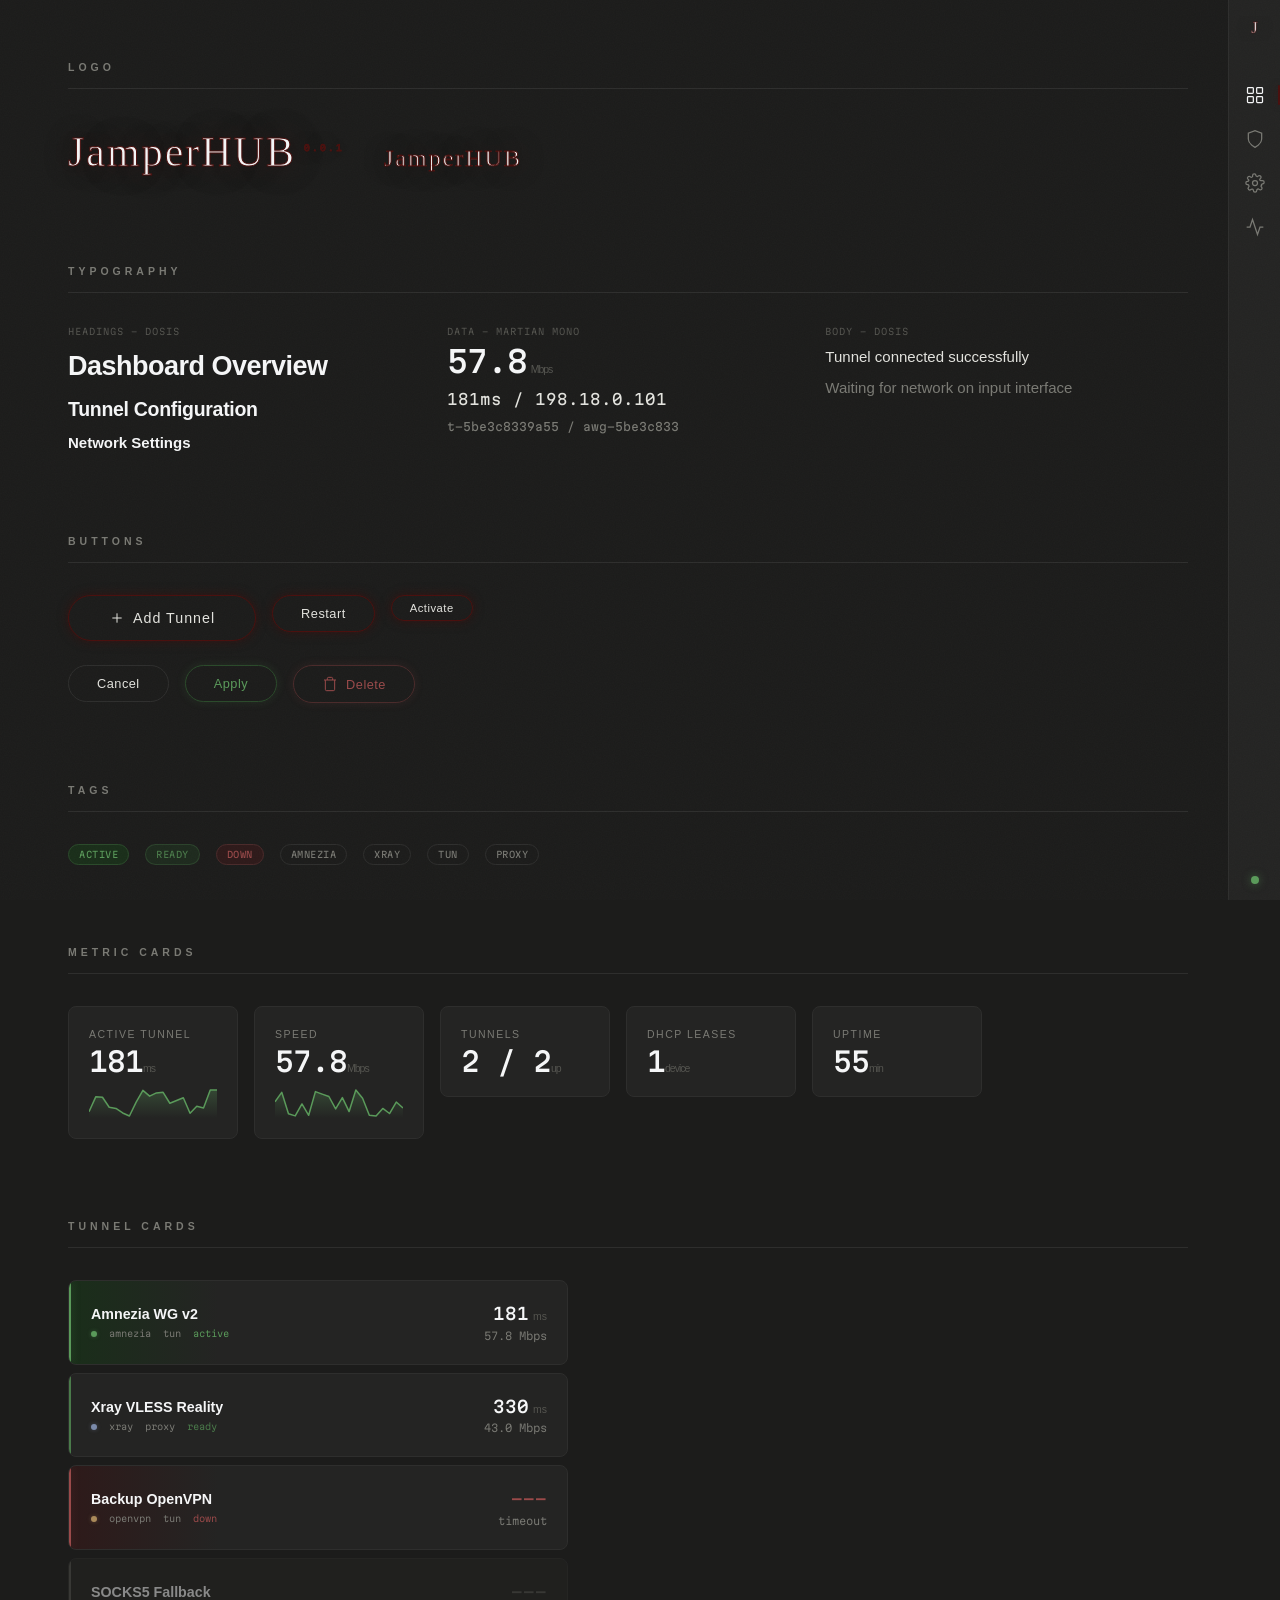
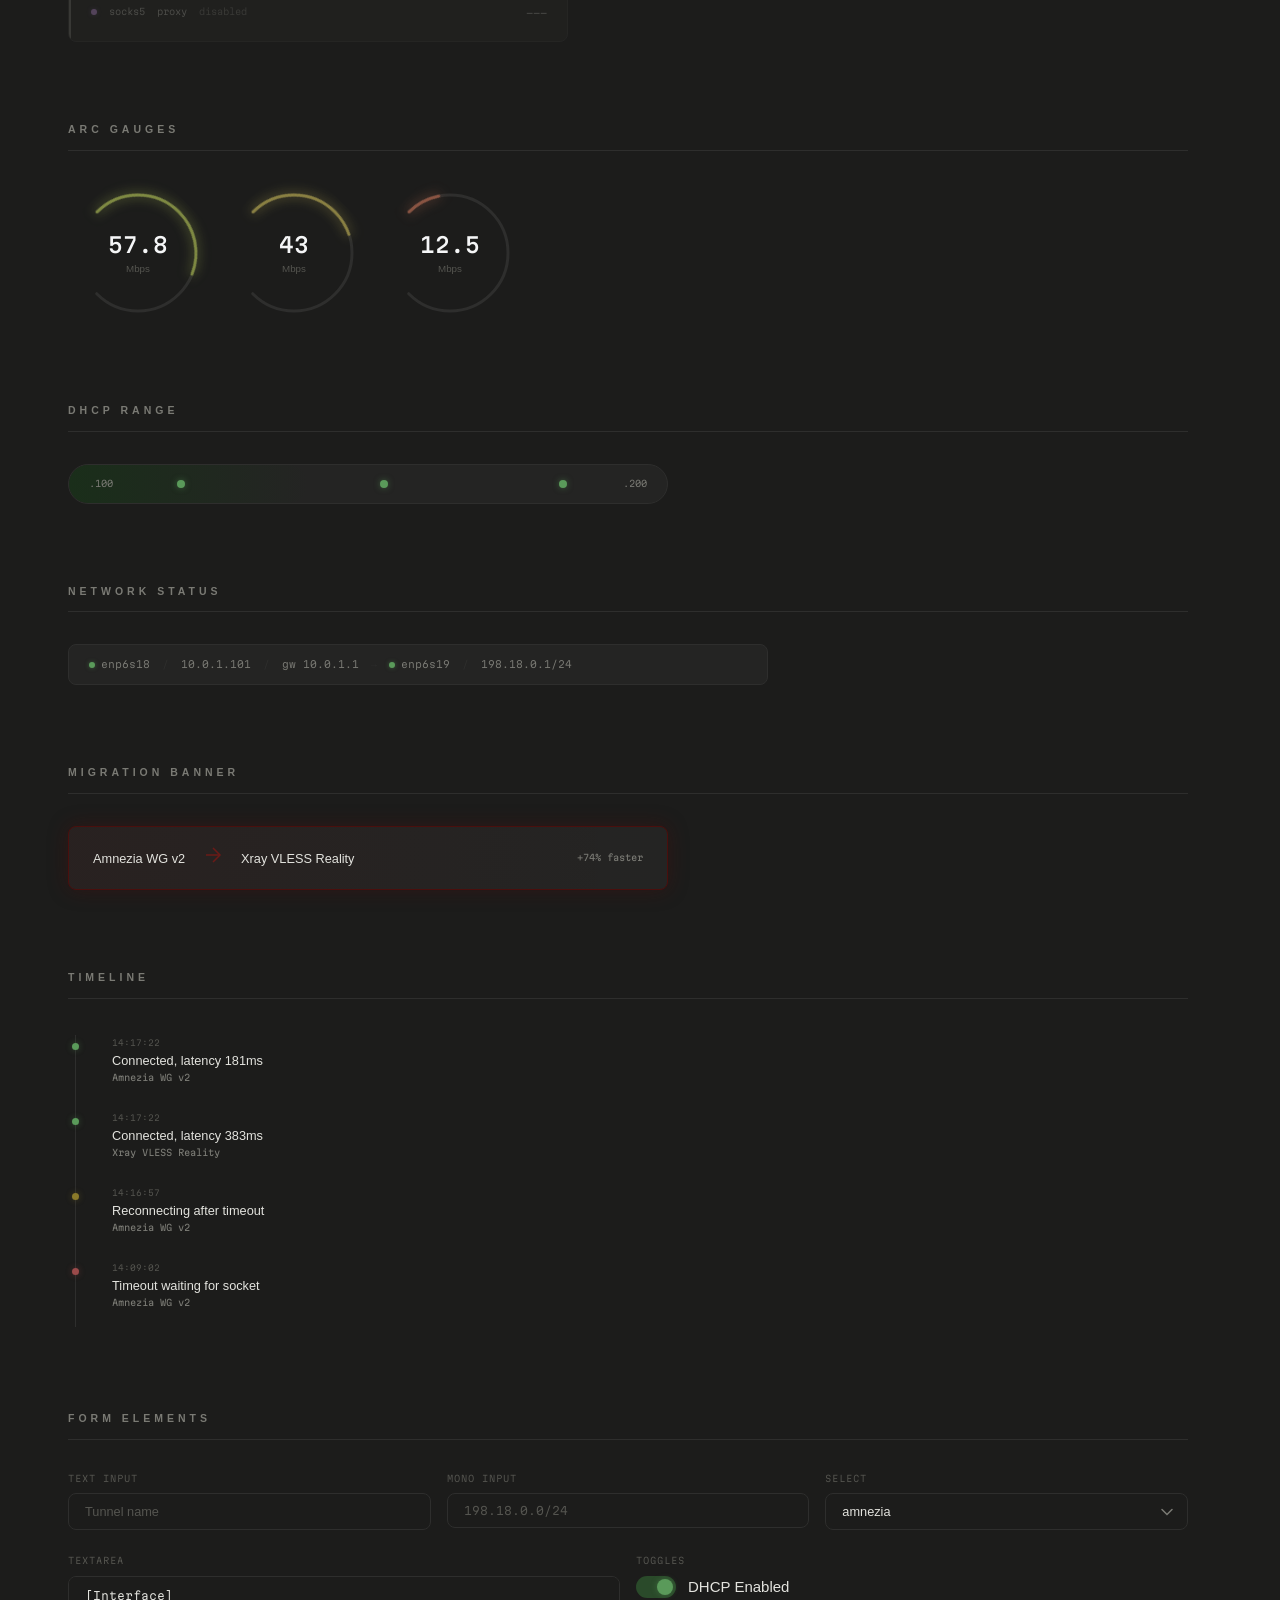
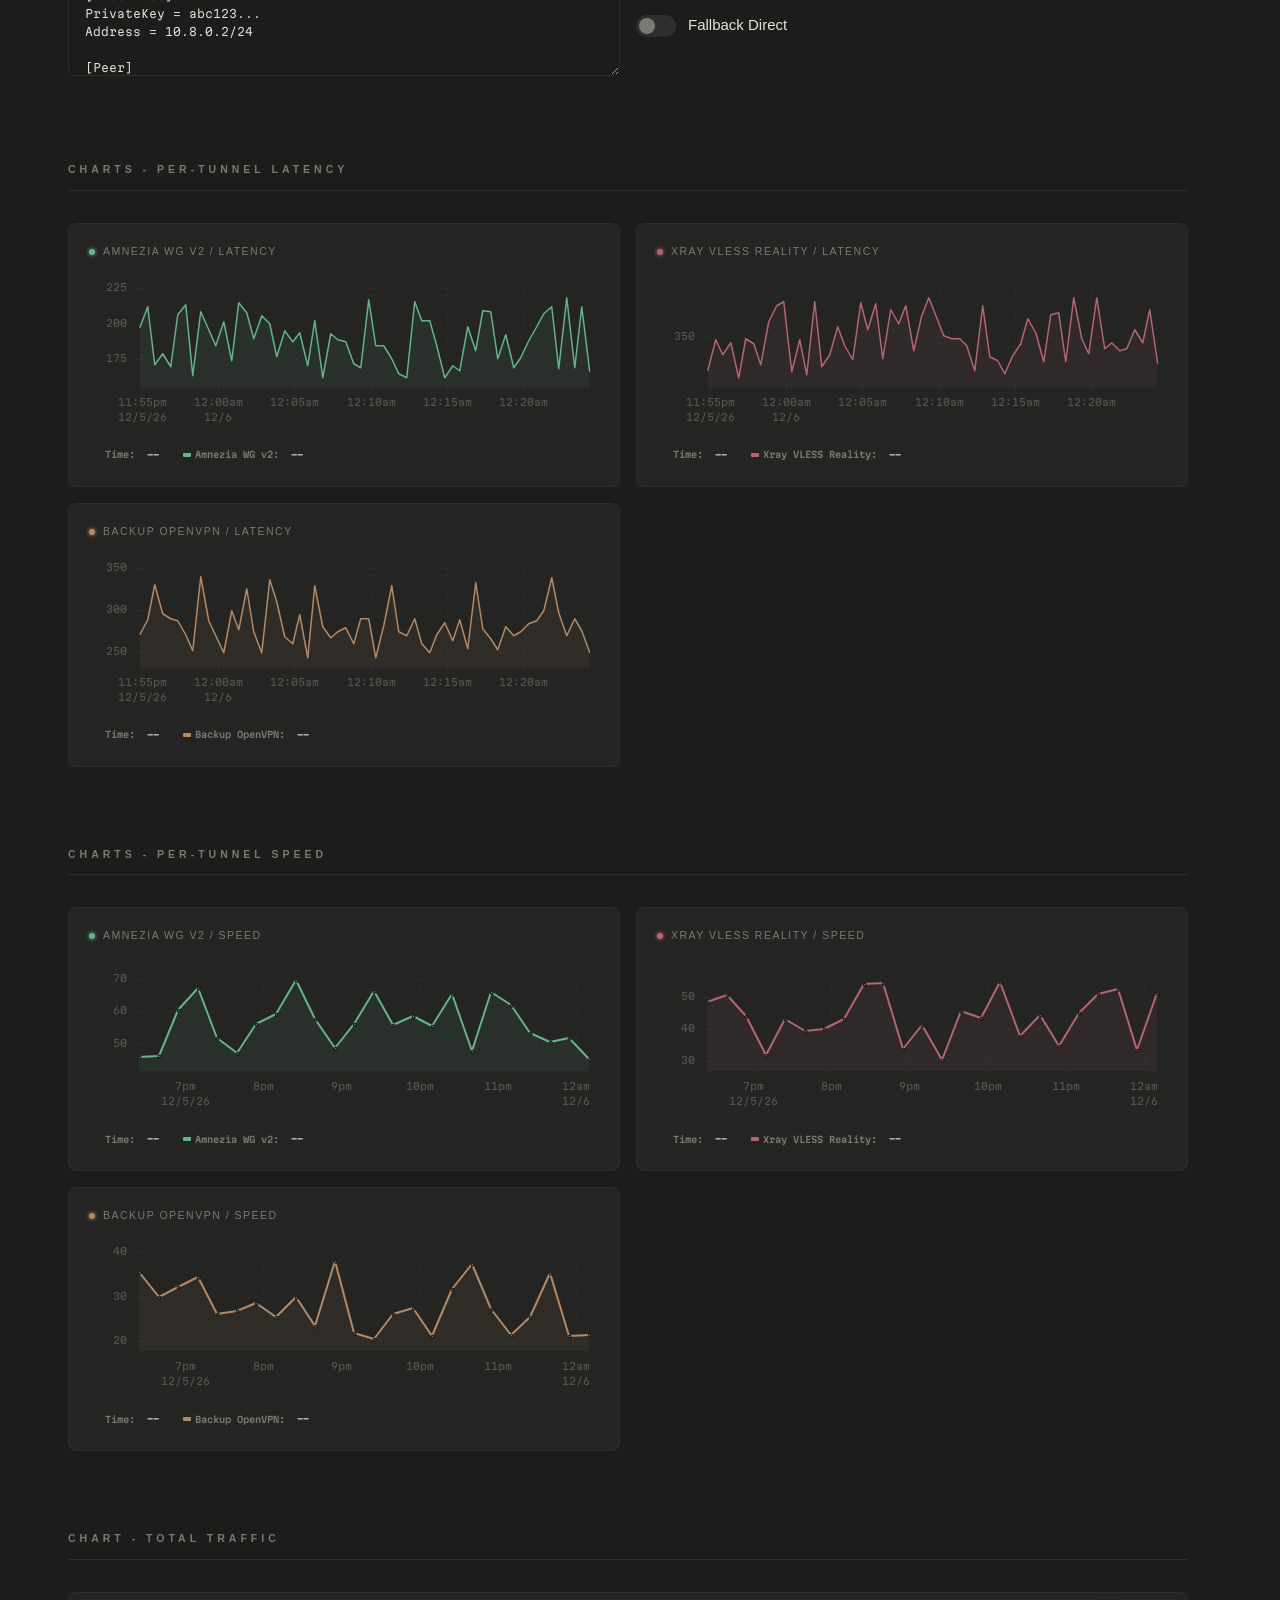
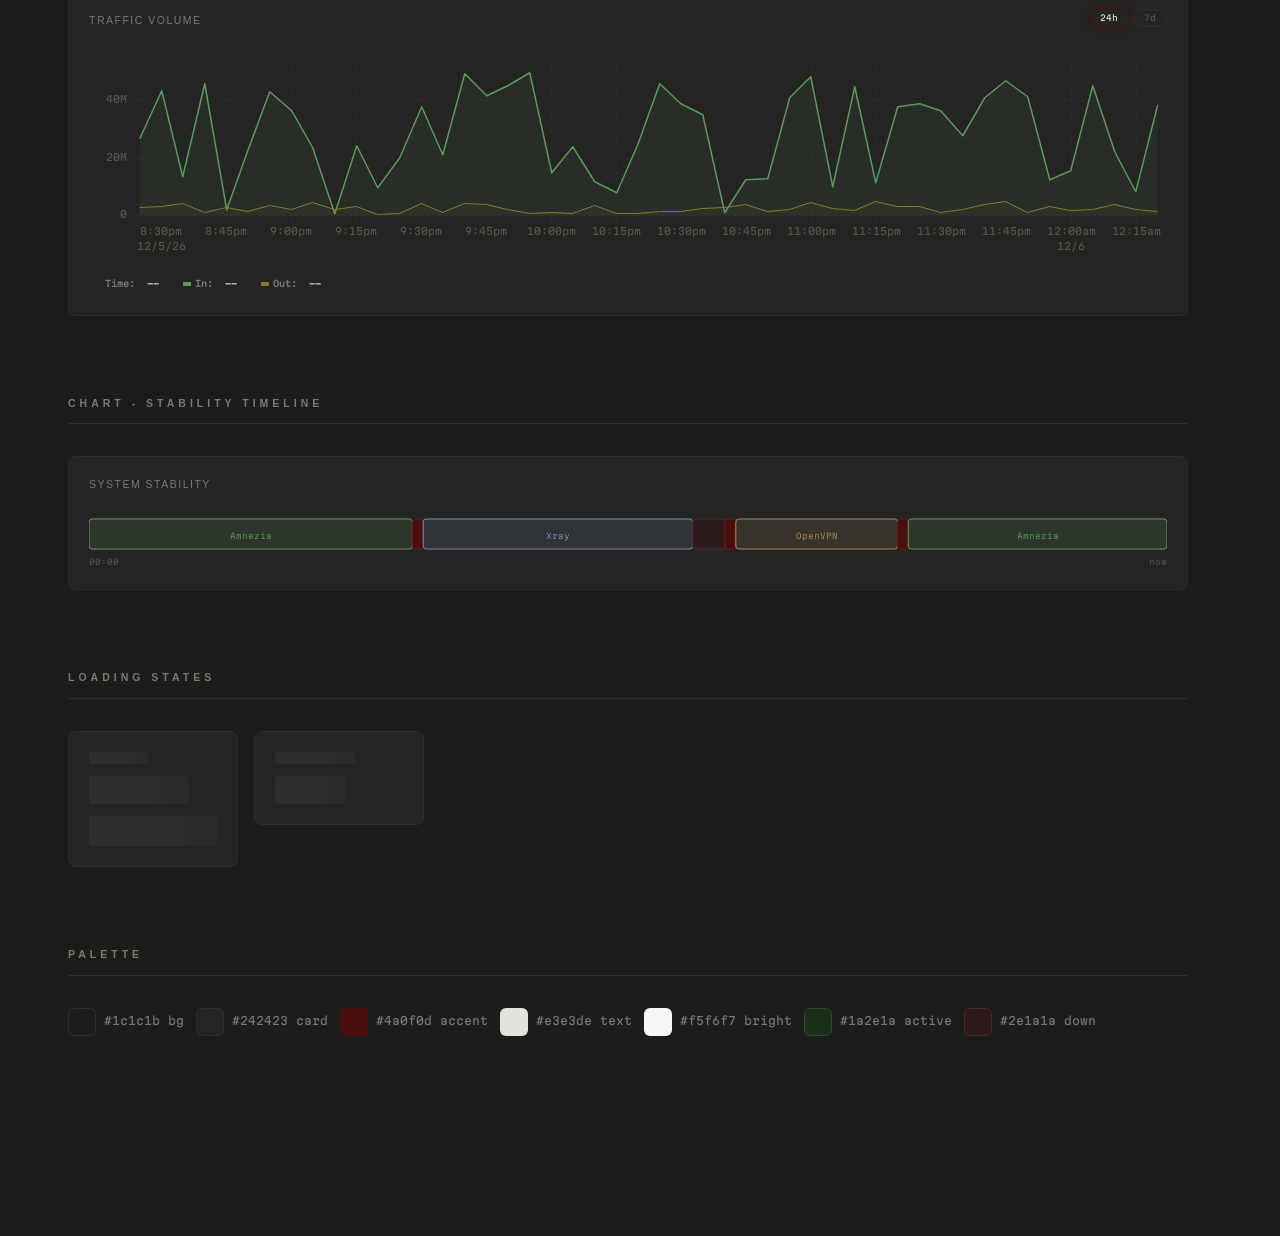
==== web/design-system.html @ 5c8ae35c "Add design system with all UI components and charts Complete design-system.html as a visual referenc" ====
<!DOCTYPE html>
<html lang="en">
<head>
<meta charset="UTF-8">
<meta name="viewport" content="width=device-width, initial-scale=1.0">
<title>JamperHUB Design System</title>
<link rel="stylesheet" href="lib/uplot.min.css">
<style>
/* ============================================
   FONTS
   ============================================ */
@font-face {
  font-family: 'Knewave';
  src: url('fonts/knewave.woff2') format('woff2');
  font-weight: 400;
  font-display: swap;
}
@font-face {
  font-family: 'Dosis';
  src: url('fonts/dosis.woff2') format('woff2');
  font-weight: 300 700;
  font-display: swap;
}
@font-face {
  font-family: 'Martian Mono';
  src: url('fonts/martian-mono.woff2') format('woff2');
  font-weight: 300 700;
  font-display: swap;
}

/* ============================================
   CSS VARIABLES
   ============================================ */
:root {
  --bg: #1c1c1b;
  --bg-card: #242423;
  --bg-card-hover: #2a2a29;
  --border: #2e2e2d;
  --border-subtle: #353534;
  --accent: #4a0f0d;
  --accent-glow: rgba(74, 15, 13, 0.4);
  --accent-glow-strong: rgba(74, 15, 13, 0.7);
  --accent-light: #6b1a17;
  --text: #e3e3de;
  --text-bright: #f5f6f7;
  --text-muted: #7a7a74;
  --text-dim: #555550;
  --status-active: #1a2e1a;
  --status-active-border: #2a4a2a;
  --status-active-text: #5a9a5a;
  --status-ready: #1e2a1e;
  --status-ready-text: #4a7a4a;
  --status-down: #2e1a1a;
  --status-down-border: #4a2a2a;
  --status-down-text: #9a4a4a;
  --status-disabled-text: #555550;
  /* protocol colors */
  --color-amnezia: #5a9a5a;
  --color-amnezia-fill: rgba(90, 154, 90, 0.08);
  --color-xray: #7a8aaa;
  --color-xray-fill: rgba(122, 138, 170, 0.08);
  --color-openvpn: #aa8a5a;
  --color-openvpn-fill: rgba(170, 138, 90, 0.08);
  --color-socks5: #8a6a9a;
  --color-socks5-fill: rgba(138, 106, 154, 0.08);
  --color-traffic-in: #5a9a5a;
  --color-traffic-in-fill: rgba(90, 154, 90, 0.08);
  --color-traffic-out: #8a7a2a;
  --color-traffic-out-fill: rgba(138, 122, 42, 0.06);
  --font-logo: 'Knewave', cursive;
  --font-ui: 'Dosis', sans-serif;
  --font-mono: 'Martian Mono', monospace;
  --radius: 8px;
  --radius-pill: 100px;
  --transition: 0.25s cubic-bezier(0.4, 0, 0.2, 1);
  --transition-slow: 0.5s cubic-bezier(0.4, 0, 0.2, 1);
}

/* ============================================
   RESET & BASE
   ============================================ */
*, *::before, *::after { box-sizing: border-box; margin: 0; padding: 0; }

html {
  font-size: 15px;
  -webkit-font-smoothing: antialiased;
  -moz-osx-font-smoothing: grayscale;
}

body {
  background: var(--bg);
  color: var(--text);
  font-family: var(--font-ui);
  font-weight: 400;
  line-height: 1.5;
  min-height: 100vh;
  overflow-x: hidden;
}

/* noise texture overlay */
body::after {
  content: '';
  position: fixed;
  inset: 0;
  opacity: 0.025;
  pointer-events: none;
  z-index: 9999;
  background-size: 128px 128px;
  background-image: url("data:image/svg+xml,%3Csvg viewBox='0 0 128 128' xmlns='http://www.w3.org/2000/svg'%3E%3Cfilter id='n'%3E%3CfeTurbulence type='fractalNoise' baseFrequency='0.85' numOctaves='4' stitchTiles='stitch'/%3E%3C/filter%3E%3Crect width='100%25' height='100%25' filter='url(%23n)'/%3E%3C/svg%3E");
}

::selection {
  background: var(--accent);
  color: var(--text-bright);
}

/* ============================================
   DESIGN SYSTEM PAGE LAYOUT
   ============================================ */
.ds-page {
  max-width: 1200px;
  margin: 0 auto;
  padding: 60px 40px 120px;
}

.ds-section {
  margin-bottom: 80px;
}

.ds-section-title {
  font-family: var(--font-ui);
  font-weight: 600;
  font-size: 0.7rem;
  text-transform: uppercase;
  letter-spacing: 4px;
  color: var(--text-muted);
  margin-bottom: 32px;
  padding-bottom: 12px;
  border-bottom: 1px solid var(--border);
}

.ds-row {
  display: flex;
  gap: 16px;
  flex-wrap: wrap;
  margin-bottom: 24px;
  align-items: flex-start;
}

.ds-col {
  flex: 1;
  min-width: 280px;
}

.ds-label {
  font-family: var(--font-mono);
  font-size: 0.6rem;
  font-weight: 300;
  color: var(--text-dim);
  letter-spacing: 1px;
  text-transform: uppercase;
  margin-bottom: 8px;
}

/* ============================================
   LOGO
   ============================================ */
.logo {
  font-family: var(--font-logo);
  font-size: 2.8rem;
  color: var(--text-bright);
  -webkit-text-stroke: 1px var(--accent);
  text-shadow:
    0 0 30px var(--accent-glow),
    0 0 60px rgba(74, 15, 13, 0.2);
  letter-spacing: 2px;
  user-select: none;
  transition: var(--transition-slow);
}

.logo:hover {
  text-shadow:
    0 0 40px var(--accent-glow-strong),
    0 0 80px var(--accent-glow),
    0 0 120px rgba(74, 15, 13, 0.15);
}

.logo-small {
  font-size: 1.6rem;
}

.logo-version {
  font-family: var(--font-mono);
  font-size: 0.55rem;
  font-weight: 300;
  color: var(--text-dim);
  margin-left: 8px;
  vertical-align: super;
}

/* ============================================
   TYPOGRAPHY
   ============================================ */
.t-heading { font-family: var(--font-ui); font-weight: 600; color: var(--text-bright); }
.t-h1 { font-size: 1.8rem; letter-spacing: -0.5px; }
.t-h2 { font-size: 1.3rem; letter-spacing: -0.3px; }
.t-h3 { font-size: 1rem; }
.t-body { font-family: var(--font-ui); font-weight: 400; color: var(--text); }
.t-body-light { font-family: var(--font-ui); font-weight: 300; color: var(--text-muted); }
.t-mono { font-family: var(--font-mono); font-weight: 400; color: var(--text); }
.t-mono-sm { font-family: var(--font-mono); font-weight: 400; font-size: 0.75rem; color: var(--text-muted); }

.t-data {
  font-family: var(--font-mono);
  font-weight: 500;
  font-size: 2rem;
  color: var(--text-bright);
  letter-spacing: -1px;
  line-height: 1;
}

.t-data-unit {
  font-family: var(--font-ui);
  font-weight: 300;
  font-size: 0.7rem;
  color: var(--text-dim);
  margin-left: 4px;
}

/* ============================================
   BUTTONS
   ============================================ */
.btn {
  display: inline-flex;
  align-items: center;
  justify-content: center;
  gap: 8px;
  padding: 10px 28px;
  border: 1px solid var(--accent);
  border-radius: var(--radius-pill);
  background: transparent;
  color: var(--text);
  font-family: var(--font-ui);
  font-weight: 500;
  font-size: 0.85rem;
  letter-spacing: 0.5px;
  cursor: pointer;
  transition: var(--transition);
  position: relative;
  overflow: hidden;
  user-select: none;
  -webkit-tap-highlight-color: transparent;
  box-shadow: 0 0 12px var(--accent-glow), 0 0 4px rgba(74, 15, 13, 0.2);
}

.btn:hover {
  color: var(--text-bright);
  border-color: var(--accent-light);
  transform: translateY(-1px);
  box-shadow: 0 0 20px var(--accent-glow-strong), 0 0 8px var(--accent-glow);
}

.btn:active {
  transform: translateY(0);
  box-shadow: 0 0 8px var(--accent-glow);
}

.btn-sm { padding: 6px 18px; font-size: 0.75rem; }
.btn-lg { padding: 14px 40px; font-size: 0.95rem; letter-spacing: 1px; }

.btn-ghost {
  border-color: var(--border);
  box-shadow: none;
}

.btn-ghost:hover {
  border-color: var(--text-muted);
  box-shadow: 0 0 12px rgba(255,255,255,0.03);
}

.btn-danger {
  border-color: var(--status-down-border);
  color: var(--status-down-text);
  box-shadow: 0 0 10px rgba(154, 74, 74, 0.15);
}

.btn-danger:hover {
  border-color: #5a3333;
  color: #c06060;
  box-shadow: 0 0 18px rgba(154, 74, 74, 0.3);
}

.btn-success {
  border-color: var(--status-active-border);
  color: var(--status-active-text);
  box-shadow: 0 0 10px rgba(90, 154, 90, 0.15);
}

.btn-success:hover {
  border-color: #3a6a3a;
  color: #7aba7a;
  box-shadow: 0 0 18px rgba(90, 154, 90, 0.3);
}

.btn svg {
  width: 16px;
  height: 16px;
  stroke: currentColor;
  fill: none;
  stroke-width: 1.5;
}

/* ============================================
   CARDS
   ============================================ */
.card {
  background: var(--bg-card);
  border: 1px solid var(--border);
  border-radius: var(--radius);
  padding: 20px;
  transition: var(--transition);
}

.card:hover {
  background: var(--bg-card-hover);
  border-color: var(--border-subtle);
}

/* ============================================
   METRIC CARD
   ============================================ */
.metric-card {
  background: var(--bg-card);
  border: 1px solid var(--border);
  border-radius: var(--radius);
  padding: 20px;
  display: flex;
  flex-direction: column;
  gap: 4px;
  min-width: 170px;
  transition: var(--transition);
}

.metric-card:hover { border-color: var(--border-subtle); }

.metric-label {
  font-family: var(--font-ui);
  font-weight: 500;
  font-size: 0.7rem;
  text-transform: uppercase;
  letter-spacing: 1.5px;
  color: var(--text-muted);
}

.metric-value {
  font-family: var(--font-mono);
  font-weight: 500;
  font-size: 1.8rem;
  color: var(--text-bright);
  letter-spacing: -1px;
  line-height: 1.1;
}

.metric-unit {
  font-family: var(--font-ui);
  font-weight: 300;
  font-size: 0.7rem;
  color: var(--text-dim);
}

.metric-sparkline {
  margin-top: 8px;
  height: 30px;
  width: 100%;
  overflow: hidden;
}

/* ============================================
   TUNNEL CARD
   ============================================ */
.tunnel-card {
  background: var(--bg-card);
  border: 1px solid var(--border);
  border-radius: var(--radius);
  padding: 20px 20px 20px 22px;
  display: grid;
  grid-template-columns: 1fr auto;
  gap: 8px;
  align-items: center;
  transition: var(--transition);
  position: relative;
  overflow: hidden;
  cursor: default;
}

.tunnel-card::before {
  content: '';
  position: absolute;
  left: 0;
  top: 0;
  bottom: 0;
  width: 2px;
  background: var(--border);
  transition: var(--transition);
}

.tunnel-card.active::before { background: var(--status-active-text); box-shadow: 0 0 8px rgba(90,154,90,0.4); }
.tunnel-card.ready::before { background: var(--status-ready-text); }
.tunnel-card.down::before { background: var(--status-down-text); box-shadow: 0 0 8px rgba(154,74,74,0.3); }
.tunnel-card.disabled::before { background: var(--text-dim); }

.tunnel-card.active { background: linear-gradient(90deg, var(--status-active) 0%, var(--bg-card) 30%); }
.tunnel-card.down { background: linear-gradient(90deg, var(--status-down) 0%, var(--bg-card) 30%); }
.tunnel-card.disabled { opacity: 0.5; }

.tunnel-card:hover { border-color: var(--border-subtle); }

.tunnel-info { display: flex; flex-direction: column; gap: 2px; }

.tunnel-name {
  font-family: var(--font-ui);
  font-weight: 600;
  font-size: 0.95rem;
  color: var(--text-bright);
}

.tunnel-meta {
  font-family: var(--font-mono);
  font-size: 0.6rem;
  font-weight: 300;
  color: var(--text-muted);
  display: flex;
  gap: 12px;
  align-items: center;
}

.proto-dot {
  width: 6px;
  height: 6px;
  border-radius: 50%;
  flex-shrink: 0;
}

.proto-dot.amnezia { background: var(--color-amnezia); box-shadow: 0 0 4px rgba(90,154,90,0.4); }
.proto-dot.xray { background: var(--color-xray); box-shadow: 0 0 4px rgba(122,138,170,0.4); }
.proto-dot.openvpn { background: var(--color-openvpn); box-shadow: 0 0 4px rgba(170,138,90,0.4); }
.proto-dot.socks5 { background: var(--color-socks5); box-shadow: 0 0 4px rgba(138,106,154,0.4); }

.tunnel-stats {
  display: flex;
  flex-direction: column;
  align-items: flex-end;
  gap: 2px;
}

.tunnel-latency {
  font-family: var(--font-mono);
  font-weight: 500;
  font-size: 1.1rem;
  color: var(--text-bright);
}

.tunnel-speed {
  font-family: var(--font-mono);
  font-weight: 300;
  font-size: 0.7rem;
  color: var(--text-muted);
}

.state-active { color: var(--status-active-text); }
.state-ready { color: var(--status-ready-text); }
.state-down { color: var(--status-down-text); }
.state-disabled { color: var(--status-disabled-text); }

/* ============================================
   ARC GAUGE
   ============================================ */
.arc-gauge {
  position: relative;
  width: 140px;
  height: 140px;
  display: flex;
  align-items: center;
  justify-content: center;
}

.arc-gauge svg {
  position: absolute;
  inset: 0;
  transform: rotate(-135deg);
}

.arc-bg {
  fill: none;
  stroke: var(--border);
  stroke-width: 3;
  stroke-linecap: round;
}

.arc-fill {
  fill: none;
  stroke-width: 3;
  stroke-linecap: round;
  transition: stroke-dashoffset 1s cubic-bezier(0.4, 0, 0.2, 1);
}

.arc-center {
  display: flex;
  flex-direction: column;
  align-items: center;
  gap: 2px;
  z-index: 1;
}

.arc-value {
  font-family: var(--font-mono);
  font-weight: 500;
  font-size: 1.4rem;
  color: var(--text-bright);
}

.arc-label {
  font-family: var(--font-ui);
  font-weight: 300;
  font-size: 0.65rem;
  color: var(--text-dim);
}

/* ============================================
   DHCP RANGE BAR
   ============================================ */
.dhcp-bar {
  position: relative;
  height: 40px;
  background: var(--bg-card);
  border: 1px solid var(--border);
  border-radius: var(--radius-pill);
  overflow: visible;
  display: flex;
  align-items: center;
  padding: 0 20px;
}

.dhcp-bar-fill {
  position: absolute;
  left: 0;
  top: 0;
  bottom: 0;
  background: linear-gradient(90deg, var(--status-active) 0%, transparent 100%);
  border-radius: var(--radius-pill);
  transition: width 1s ease;
}

.dhcp-bar-labels {
  position: relative;
  z-index: 2;
  display: flex;
  justify-content: space-between;
  width: 100%;
  font-family: var(--font-mono);
  font-size: 0.6rem;
  font-weight: 300;
  color: var(--text-muted);
}

.dhcp-dot {
  width: 8px;
  height: 8px;
  background: var(--status-active-text);
  border-radius: 50%;
  position: absolute;
  top: 50%;
  transform: translateY(-50%);
  box-shadow: 0 0 6px rgba(90, 154, 90, 0.5);
  cursor: pointer;
  transition: var(--transition);
  z-index: 3;
}

.dhcp-dot:hover {
  transform: translateY(-50%) scale(1.8);
  box-shadow: 0 0 14px rgba(90, 154, 90, 0.9);
}

.dhcp-tooltip {
  display: none;
  position: absolute;
  bottom: 22px;
  left: 50%;
  transform: translateX(-50%);
  background: var(--bg-card);
  border: 1px solid var(--border);
  border-radius: 6px;
  padding: 8px 12px;
  font-family: var(--font-mono);
  font-size: 0.6rem;
  color: var(--text);
  white-space: nowrap;
  box-shadow: 0 4px 20px rgba(0,0,0,0.5);
  z-index: 100;
  line-height: 1.6;
}

.dhcp-dot:hover .dhcp-tooltip { display: block; }

/* ============================================
   NETWORK STATUS BAR
   ============================================ */
.net-status {
  display: flex;
  align-items: center;
  gap: 12px;
  padding: 12px 20px;
  background: var(--bg-card);
  border: 1px solid var(--border);
  border-radius: var(--radius);
  font-family: var(--font-mono);
  font-size: 0.65rem;
  font-weight: 300;
  color: var(--text-muted);
  flex-wrap: wrap;
}

.net-status-item {
  display: flex;
  align-items: center;
  gap: 6px;
}

.net-dot {
  width: 6px;
  height: 6px;
  border-radius: 50%;
  background: var(--status-active-text);
  box-shadow: 0 0 4px rgba(90,154,90,0.5);
  flex-shrink: 0;
}

.net-dot.down {
  background: var(--status-down-text);
  box-shadow: 0 0 4px rgba(154,74,74,0.5);
}

.net-sep { color: var(--border); }

/* ============================================
   TIMELINE
   ============================================ */
.timeline {
  position: relative;
  padding-left: 24px;
}

.timeline::before {
  content: '';
  position: absolute;
  left: 7px;
  top: 4px;
  bottom: 4px;
  width: 1px;
  background: var(--border);
}

.timeline-item {
  position: relative;
  padding: 6px 0 22px 20px;
}

.timeline-item::before {
  content: '';
  position: absolute;
  left: -20px;
  top: 12px;
  width: 7px;
  height: 7px;
  border-radius: 50%;
  background: var(--border);
}

.timeline-item.info::before { background: var(--status-active-text); box-shadow: 0 0 6px rgba(90,154,90,0.4); }
.timeline-item.warn::before { background: #8a7a2a; box-shadow: 0 0 6px rgba(138,122,42,0.4); }
.timeline-item.error::before { background: var(--status-down-text); box-shadow: 0 0 6px rgba(154,74,74,0.4); }

.timeline-time {
  font-family: var(--font-mono);
  font-size: 0.55rem;
  font-weight: 300;
  color: var(--text-dim);
}

.timeline-msg {
  font-family: var(--font-ui);
  font-size: 0.85rem;
  color: var(--text);
  margin-top: 2px;
}

.timeline-tunnel {
  font-family: var(--font-mono);
  font-size: 0.6rem;
  color: var(--text-muted);
}

/* ============================================
   MIGRATION BANNER
   ============================================ */
.migration-banner {
  background: var(--bg-card);
  border: 1px solid var(--accent);
  border-radius: var(--radius);
  padding: 16px 24px;
  display: flex;
  align-items: center;
  gap: 16px;
  position: relative;
  overflow: hidden;
  box-shadow: 0 0 20px var(--accent-glow);
  flex-wrap: wrap;
}

.migration-banner::before {
  content: '';
  position: absolute;
  inset: 0;
  background: linear-gradient(90deg, var(--accent-glow), transparent, var(--accent-glow));
  background-size: 200% 100%;
  animation: migration-flow 2s linear infinite;
  opacity: 0.3;
  pointer-events: none;
}

@keyframes migration-flow {
  0% { background-position: 200% 0; }
  100% { background-position: -200% 0; }
}

.migration-from, .migration-to {
  font-family: var(--font-ui);
  font-weight: 500;
  font-size: 0.85rem;
  color: var(--text);
  position: relative;
  z-index: 1;
}

.migration-arrow { flex-shrink: 0; z-index: 1; color: var(--accent-light); }

.migration-arrow svg {
  width: 24px;
  height: 24px;
  stroke: currentColor;
  fill: none;
  stroke-width: 1.5;
  animation: arrow-move 1.5s ease-in-out infinite;
}

@keyframes arrow-move {
  0%, 100% { opacity: 0.5; transform: translateX(0); }
  50% { opacity: 1; transform: translateX(4px); }
}

.migration-reason {
  font-family: var(--font-mono);
  font-size: 0.6rem;
  color: var(--text-muted);
  z-index: 1;
  margin-left: auto;
}

/* ============================================
   SIDEBAR
   ============================================ */
.sidebar {
  position: fixed;
  right: 0;
  top: 0;
  bottom: 0;
  width: 52px;
  background: var(--bg-card);
  border-left: 1px solid var(--border);
  display: flex;
  flex-direction: column;
  align-items: center;
  padding: 16px 0;
  z-index: 1000;
  transition: width 0.3s cubic-bezier(0.4, 0, 0.2, 1);
  overflow: hidden;
}

.sidebar:hover { width: 180px; }

.sidebar-logo {
  font-family: var(--font-logo);
  font-size: 1.1rem;
  color: var(--text-bright);
  -webkit-text-stroke: 0.5px var(--accent);
  text-shadow: 0 0 20px var(--accent-glow);
  margin-bottom: 32px;
  white-space: nowrap;
  overflow: hidden;
  width: 100%;
  text-align: center;
}

.sidebar-nav-item {
  width: 100%;
  display: flex;
  align-items: center;
  gap: 14px;
  padding: 12px 16px;
  color: var(--text-muted);
  text-decoration: none;
  transition: var(--transition);
  cursor: pointer;
  position: relative;
  white-space: nowrap;
}

.sidebar-nav-item:hover {
  color: var(--text);
  background: rgba(255,255,255,0.02);
}

.sidebar-nav-item.active { color: var(--text-bright); }

.sidebar-nav-item.active::after {
  content: '';
  position: absolute;
  right: 0;
  top: 50%;
  transform: translateY(-50%);
  width: 2px;
  height: 20px;
  background: var(--accent);
  box-shadow: 0 0 8px var(--accent-glow);
  border-radius: 1px;
}

.sidebar-nav-item svg {
  width: 20px;
  height: 20px;
  min-width: 20px;
  stroke: currentColor;
  fill: none;
  stroke-width: 1.5;
}

.sidebar-nav-item span {
  font-family: var(--font-ui);
  font-weight: 500;
  font-size: 0.8rem;
  opacity: 0;
  transition: opacity 0.2s;
}

.sidebar:hover .sidebar-nav-item span { opacity: 1; }

.sidebar-bottom {
  margin-top: auto;
  display: flex;
  flex-direction: column;
  align-items: center;
  gap: 8px;
  width: 100%;
}

.pulse-dot {
  width: 8px;
  height: 8px;
  border-radius: 50%;
  background: var(--status-active-text);
  box-shadow: 0 0 8px rgba(90,154,90,0.5);
  animation: pulse 2s infinite;
}

.pulse-dot.offline {
  background: var(--status-down-text);
  box-shadow: 0 0 8px rgba(154,74,74,0.5);
  animation: pulse-red 2s infinite;
}

@keyframes pulse {
  0%, 100% { box-shadow: 0 0 8px rgba(90,154,90,0.5); }
  50% { box-shadow: 0 0 16px rgba(90,154,90,0.8); }
}

@keyframes pulse-red {
  0%, 100% { box-shadow: 0 0 8px rgba(154,74,74,0.5); }
  50% { box-shadow: 0 0 16px rgba(154,74,74,0.8); }
}

/* ============================================
   FORM ELEMENTS
   ============================================ */
.input {
  background: var(--bg);
  border: 1px solid var(--border);
  border-radius: var(--radius);
  padding: 10px 16px;
  color: var(--text);
  font-family: var(--font-ui);
  font-size: 0.85rem;
  width: 100%;
  outline: none;
  transition: var(--transition);
}

.input:focus {
  border-color: var(--accent);
  box-shadow: 0 0 12px var(--accent-glow);
}

.input::placeholder { color: var(--text-dim); }
.input-mono { font-family: var(--font-mono); font-size: 0.75rem; font-weight: 300; }
textarea.input { resize: vertical; min-height: 100px; line-height: 1.6; }

.select {
  appearance: none;
  background: var(--bg);
  background-image: url("data:image/svg+xml,%3Csvg width='12' height='8' viewBox='0 0 12 8' fill='none' xmlns='http://www.w3.org/2000/svg'%3E%3Cpath d='M1 1.5L6 6.5L11 1.5' stroke='%237a7a74' stroke-width='1.5' stroke-linecap='round'/%3E%3C/svg%3E");
  background-repeat: no-repeat;
  background-position: right 14px center;
  border: 1px solid var(--border);
  border-radius: var(--radius);
  padding: 10px 40px 10px 16px;
  color: var(--text);
  font-family: var(--font-ui);
  font-size: 0.85rem;
  width: 100%;
  cursor: pointer;
  outline: none;
  transition: var(--transition);
}

.select:focus {
  border-color: var(--accent);
  box-shadow: 0 0 12px var(--accent-glow);
}

.toggle {
  position: relative;
  width: 40px;
  height: 22px;
  background: var(--border);
  border-radius: 11px;
  cursor: pointer;
  transition: var(--transition);
  flex-shrink: 0;
}

.toggle.on { background: var(--status-active-border); }

.toggle::after {
  content: '';
  position: absolute;
  top: 3px;
  left: 3px;
  width: 16px;
  height: 16px;
  background: var(--text-muted);
  border-radius: 50%;
  transition: var(--transition);
}

.toggle.on::after {
  left: 21px;
  background: var(--status-active-text);
  box-shadow: 0 0 6px rgba(90,154,90,0.4);
}

/* ============================================
   TAGS
   ============================================ */
.tag {
  display: inline-flex;
  align-items: center;
  padding: 3px 10px;
  border-radius: var(--radius-pill);
  font-family: var(--font-mono);
  font-size: 0.6rem;
  font-weight: 400;
  letter-spacing: 0.5px;
  text-transform: uppercase;
  border: 1px solid;
}

.tag-active { color: var(--status-active-text); border-color: var(--status-active-border); background: var(--status-active); }
.tag-ready { color: var(--status-ready-text); border-color: rgba(74, 122, 74, 0.3); background: var(--status-ready); }
.tag-down { color: var(--status-down-text); border-color: var(--status-down-border); background: var(--status-down); }
.tag-type { color: var(--text-muted); border-color: var(--border); background: transparent; }

/* ============================================
   CHARTS
   ============================================ */
.chart-container {
  background: var(--bg-card);
  border: 1px solid var(--border);
  border-radius: var(--radius);
  padding: 20px;
  position: relative;
}

.chart-title {
  font-family: var(--font-ui);
  font-weight: 500;
  font-size: 0.7rem;
  text-transform: uppercase;
  letter-spacing: 1.5px;
  color: var(--text-muted);
  margin-bottom: 16px;
}

.chart-period {
  position: absolute;
  top: 16px;
  right: 20px;
  display: flex;
  gap: 4px;
}

.chart-period-btn {
  padding: 3px 10px;
  border: 1px solid var(--border);
  border-radius: var(--radius-pill);
  background: transparent;
  color: var(--text-dim);
  font-family: var(--font-mono);
  font-size: 0.55rem;
  cursor: pointer;
  transition: var(--transition);
}

.chart-period-btn.active {
  border-color: var(--accent);
  color: var(--text);
  box-shadow: 0 0 8px var(--accent-glow);
}

.chart-period-btn:hover:not(.active) { border-color: var(--text-dim); color: var(--text-muted); }

.uplot .u-legend {
  font-family: var(--font-mono);
  font-size: 0.6rem;
  font-weight: 300;
  color: var(--text-muted);
  padding: 8px 0 0;
  text-align: left;
}

.uplot .u-legend .u-series {
  display: inline-flex;
  align-items: center;
  gap: 4px;
  margin-right: 16px;
}

.uplot .u-legend .u-marker {
  width: 8px;
  height: 2px;
  border-radius: 1px;
  display: inline-block;
}

.uplot .u-legend .u-value {
  font-weight: 500;
  color: var(--text-bright);
}

.chart-tooltip {
  position: absolute;
  z-index: 100;
  background: var(--bg-card);
  border: 1px solid var(--border);
  border-radius: 6px;
  padding: 10px 14px;
  box-shadow: 0 4px 24px rgba(0,0,0,0.6);
  pointer-events: none;
  transition: left 0.08s ease, top 0.08s ease;
  min-width: 120px;
}

.chart-tooltip-time {
  font-family: var(--font-mono);
  font-size: 0.55rem;
  font-weight: 300;
  color: var(--text-dim);
  margin-bottom: 6px;
}

.chart-tooltip-row {
  display: flex;
  align-items: center;
  gap: 6px;
  padding: 2px 0;
}

.chart-tooltip-dot {
  width: 6px;
  height: 6px;
  border-radius: 50%;
  flex-shrink: 0;
}

.chart-tooltip-label {
  font-family: var(--font-ui);
  font-size: 0.7rem;
  font-weight: 400;
  color: var(--text-muted);
  flex: 1;
}

.chart-tooltip-val {
  font-family: var(--font-mono);
  font-size: 0.65rem;
  font-weight: 500;
  color: var(--text-bright);
}

/* ============================================
   CHARTS GRID (2 per row desktop, 1 mobile)
   ============================================ */
.charts-grid {
  display: grid;
  grid-template-columns: 1fr 1fr;
  gap: 16px;
}

@media (max-width: 768px) {
  .charts-grid { grid-template-columns: 1fr; }
}

/* ============================================
   SKELETON
   ============================================ */
.skeleton {
  background: linear-gradient(90deg, var(--border) 25%, var(--bg-card-hover) 50%, var(--border) 75%);
  background-size: 200% 100%;
  animation: shimmer 1.5s infinite;
  border-radius: 4px;
}

@keyframes shimmer {
  0% { background-position: 200% 0; }
  100% { background-position: -200% 0; }
}

/* ============================================
   ANIMATIONS
   ============================================ */
@keyframes fade-in {
  from { opacity: 0; transform: translateY(8px); }
  to { opacity: 1; transform: translateY(0); }
}

.animate-in { animation: fade-in 0.4s cubic-bezier(0.4, 0, 0.2, 1) both; }
.delay-1 { animation-delay: 0.05s; }
.delay-2 { animation-delay: 0.1s; }
.delay-3 { animation-delay: 0.15s; }
.delay-4 { animation-delay: 0.2s; }
.delay-5 { animation-delay: 0.25s; }

/* ============================================
   RESPONSIVE
   ============================================ */
@media (max-width: 768px) {
  .ds-page { padding: 24px 16px 100px; margin-right: 0; }
  .ds-row { flex-direction: column; }
  .ds-col { min-width: 100%; }

  .sidebar {
    top: auto;
    bottom: 0;
    left: 0;
    right: 0;
    width: 100%;
    height: 56px;
    flex-direction: row;
    border-left: none;
    border-top: 1px solid var(--border);
    padding: 0;
    justify-content: space-around;
  }

  .sidebar:hover { width: 100%; }
  .sidebar-logo { display: none; }
  .sidebar-bottom { display: none; }

  .sidebar-nav-item {
    flex-direction: column;
    gap: 2px;
    padding: 8px 0;
    justify-content: center;
  }

  .sidebar-nav-item span { opacity: 1; font-size: 0.55rem; }

  .sidebar-nav-item.active::after {
    top: 0;
    right: auto;
    left: 50%;
    transform: translateX(-50%);
    width: 20px;
    height: 2px;
  }

  .migration-banner { flex-direction: column; text-align: center; }
  .migration-reason { margin-left: 0; }
  .net-status { font-size: 0.55rem; gap: 6px; padding: 10px 12px; }
}
</style>
</head>
<body>

<!-- SIDEBAR -->
<nav class="sidebar">
  <div class="sidebar-logo">J</div>
  <a class="sidebar-nav-item active">
    <svg viewBox="0 0 24 24"><rect x="3" y="3" width="7" height="7" rx="1"/><rect x="14" y="3" width="7" height="7" rx="1"/><rect x="3" y="14" width="7" height="7" rx="1"/><rect x="14" y="14" width="7" height="7" rx="1"/></svg>
    <span>Dashboard</span>
  </a>
  <a class="sidebar-nav-item">
    <svg viewBox="0 0 24 24"><path d="M12 22s8-4 8-10V5l-8-3-8 3v7c0 6 8 10 8 10z"/></svg>
    <span>Tunnels</span>
  </a>
  <a class="sidebar-nav-item">
    <svg viewBox="0 0 24 24"><circle cx="12" cy="12" r="3"/><path d="M19.4 15a1.65 1.65 0 00.33 1.82l.06.06a2 2 0 010 2.83 2 2 0 01-2.83 0l-.06-.06a1.65 1.65 0 00-1.82-.33 1.65 1.65 0 00-1 1.51V21a2 2 0 01-4 0v-.09A1.65 1.65 0 009 19.4a1.65 1.65 0 00-1.82.33l-.06.06a2 2 0 01-2.83-2.83l.06-.06A1.65 1.65 0 004.68 15a1.65 1.65 0 00-1.51-1H3a2 2 0 010-4h.09A1.65 1.65 0 004.6 9c.03-.64-.36-1.22-.93-1.52l-.06-.06a2 2 0 112.83-2.83l.06.06c.42.42 1 .56 1.52.43.53-.14.97-.55 1.1-1.08V3a2 2 0 014 0v.09c.13.53.57.94 1.1 1.08.52.13 1.1-.01 1.52-.43l.06-.06a2 2 0 112.83 2.83l-.06.06c-.57.3-.96.88-.93 1.52A1.65 1.65 0 0019.51 9H21a2 2 0 010 4h-.09c-.53.13-.94.57-1.08 1.1-.13.52.01 1.1.43 1.52z"/></svg>
    <span>Settings</span>
  </a>
  <a class="sidebar-nav-item">
    <svg viewBox="0 0 24 24"><polyline points="22 12 18 12 15 21 9 3 6 12 2 12"/></svg>
    <span>Logs</span>
  </a>
  <div class="sidebar-bottom">
    <div class="pulse-dot"></div>
  </div>
</nav>

<!-- PAGE -->
<div class="ds-page" style="margin-right: 52px;">

  <!-- LOGO -->
  <section class="ds-section">
    <div class="ds-section-title">Logo</div>
    <div class="ds-row" style="align-items:baseline;gap:40px;">
      <div class="logo">JamperHUB<span class="logo-version">0.0.1</span></div>
      <div class="logo logo-small">JamperHUB</div>
    </div>
  </section>

  <!-- TYPOGRAPHY -->
  <section class="ds-section">
    <div class="ds-section-title">Typography</div>
    <div class="ds-row">
      <div class="ds-col">
        <div class="ds-label">Headings - Dosis</div>
        <div class="t-heading t-h1">Dashboard Overview</div>
        <div class="t-heading t-h2" style="margin-top:8px">Tunnel Configuration</div>
        <div class="t-heading t-h3" style="margin-top:8px">Network Settings</div>
      </div>
      <div class="ds-col">
        <div class="ds-label">Data - Martian Mono</div>
        <div class="t-data">57.8<span class="t-data-unit">Mbps</span></div>
        <div class="t-mono" style="margin-top:12px">181ms / 198.18.0.101</div>
        <div class="t-mono-sm" style="margin-top:8px">t-5be3c8339a55 / awg-5be3c833</div>
      </div>
      <div class="ds-col">
        <div class="ds-label">Body - Dosis</div>
        <div class="t-body">Tunnel connected successfully</div>
        <div class="t-body-light" style="margin-top:8px">Waiting for network on input interface</div>
      </div>
    </div>
  </section>

  <!-- BUTTONS -->
  <section class="ds-section">
    <div class="ds-section-title">Buttons</div>
    <div class="ds-row">
      <button class="btn btn-lg">
        <svg viewBox="0 0 24 24"><line x1="12" y1="5" x2="12" y2="19"/><line x1="5" y1="12" x2="19" y2="12"/></svg>
        Add Tunnel
      </button>
      <button class="btn">Restart</button>
      <button class="btn btn-sm">Activate</button>
    </div>
    <div class="ds-row">
      <button class="btn btn-ghost">Cancel</button>
      <button class="btn btn-success">Apply</button>
      <button class="btn btn-danger">
        <svg viewBox="0 0 24 24"><polyline points="3 6 5 6 21 6"/><path d="M19 6v14a2 2 0 01-2 2H7a2 2 0 01-2-2V6m3 0V4a2 2 0 012-2h4a2 2 0 012 2v2"/></svg>
        Delete
      </button>
    </div>
  </section>

  <!-- TAGS -->
  <section class="ds-section">
    <div class="ds-section-title">Tags</div>
    <div class="ds-row">
      <span class="tag tag-active">active</span>
      <span class="tag tag-ready">ready</span>
      <span class="tag tag-down">down</span>
      <span class="tag tag-type">amnezia</span>
      <span class="tag tag-type">xray</span>
      <span class="tag tag-type">tun</span>
      <span class="tag tag-type">proxy</span>
    </div>
  </section>

  <!-- METRIC CARDS -->
  <section class="ds-section">
    <div class="ds-section-title">Metric Cards</div>
    <div class="ds-row">
      <div class="metric-card animate-in delay-1">
        <div class="metric-label">Active Tunnel</div>
        <div class="metric-value">181<span class="metric-unit">ms</span></div>
        <div class="metric-sparkline" id="spark-latency"></div>
      </div>
      <div class="metric-card animate-in delay-2">
        <div class="metric-label">Speed</div>
        <div class="metric-value">57.8<span class="metric-unit">Mbps</span></div>
        <div class="metric-sparkline" id="spark-speed"></div>
      </div>
      <div class="metric-card animate-in delay-3">
        <div class="metric-label">Tunnels</div>
        <div class="metric-value">2 / 2<span class="metric-unit">up</span></div>
      </div>
      <div class="metric-card animate-in delay-4">
        <div class="metric-label">DHCP Leases</div>
        <div class="metric-value">1<span class="metric-unit">device</span></div>
      </div>
      <div class="metric-card animate-in delay-5">
        <div class="metric-label">Uptime</div>
        <div class="metric-value">55<span class="metric-unit">min</span></div>
      </div>
    </div>
  </section>

  <!-- TUNNEL CARDS -->
  <section class="ds-section">
    <div class="ds-section-title">Tunnel Cards</div>
    <div style="display:flex;flex-direction:column;gap:8px;max-width:500px;">
      <div class="tunnel-card active">
        <div class="tunnel-info">
          <div class="tunnel-name">Amnezia WG v2</div>
          <div class="tunnel-meta"><span class="proto-dot amnezia"></span><span>amnezia</span><span>tun</span><span class="state-active">active</span></div>
        </div>
        <div class="tunnel-stats">
          <div class="tunnel-latency">181<span class="t-data-unit">ms</span></div>
          <div class="tunnel-speed">57.8 Mbps</div>
        </div>
      </div>
      <div class="tunnel-card ready">
        <div class="tunnel-info">
          <div class="tunnel-name">Xray VLESS Reality</div>
          <div class="tunnel-meta"><span class="proto-dot xray"></span><span>xray</span><span>proxy</span><span class="state-ready">ready</span></div>
        </div>
        <div class="tunnel-stats">
          <div class="tunnel-latency">330<span class="t-data-unit">ms</span></div>
          <div class="tunnel-speed">43.0 Mbps</div>
        </div>
      </div>
      <div class="tunnel-card down">
        <div class="tunnel-info">
          <div class="tunnel-name">Backup OpenVPN</div>
          <div class="tunnel-meta"><span class="proto-dot openvpn"></span><span>openvpn</span><span>tun</span><span class="state-down">down</span></div>
        </div>
        <div class="tunnel-stats">
          <div class="tunnel-latency" style="color:var(--status-down-text)">---</div>
          <div class="tunnel-speed">timeout</div>
        </div>
      </div>
      <div class="tunnel-card disabled">
        <div class="tunnel-info">
          <div class="tunnel-name">SOCKS5 Fallback</div>
          <div class="tunnel-meta"><span class="proto-dot socks5"></span><span>socks5</span><span>proxy</span><span class="state-disabled">disabled</span></div>
        </div>
        <div class="tunnel-stats">
          <div class="tunnel-latency" style="color:var(--text-dim)">---</div>
          <div class="tunnel-speed">---</div>
        </div>
      </div>
    </div>
  </section>

  <!-- ARC GAUGES -->
  <section class="ds-section">
    <div class="ds-section-title">Arc Gauges</div>
    <div class="ds-row" id="gauges-row"></div>
  </section>

  <!-- DHCP RANGE -->
  <section class="ds-section">
    <div class="ds-section-title">DHCP Range</div>
    <div style="max-width:600px;">
      <div class="dhcp-bar">
        <div class="dhcp-bar-fill" style="width:40%"></div>
        <div class="dhcp-dot" style="left:18%"><div class="dhcp-tooltip">198.18.0.120<br>iPhone-John<br>aa:bb:cc:dd:ee:01</div></div>
        <div class="dhcp-dot" style="left:52%"><div class="dhcp-tooltip">198.18.0.155<br>MacBook-Pro<br>aa:bb:cc:dd:ee:02</div></div>
        <div class="dhcp-dot" style="left:82%"><div class="dhcp-tooltip">198.18.0.180<br>test<br>bc:24:11:4e:b9:27</div></div>
        <div class="dhcp-bar-labels"><span>.100</span><span>.200</span></div>
      </div>
    </div>
  </section>

  <!-- NETWORK STATUS -->
  <section class="ds-section">
    <div class="ds-section-title">Network Status</div>
    <div class="net-status" style="max-width:700px;">
      <div class="net-status-item"><div class="net-dot"></div><span>enp6s18</span></div>
      <span class="net-sep">/</span>
      <span>10.0.1.101</span>
      <span class="net-sep">/</span>
      <span>gw 10.0.1.1</span>
      <span class="net-sep">&#8594;</span>
      <div class="net-status-item"><div class="net-dot"></div><span>enp6s19</span></div>
      <span class="net-sep">/</span>
      <span>198.18.0.1/24</span>
    </div>
  </section>

  <!-- MIGRATION BANNER -->
  <section class="ds-section">
    <div class="ds-section-title">Migration Banner</div>
    <div class="migration-banner" style="max-width:600px;">
      <div class="migration-from">Amnezia WG v2</div>
      <div class="migration-arrow"><svg viewBox="0 0 24 24"><line x1="5" y1="12" x2="19" y2="12"/><polyline points="12 5 19 12 12 19"/></svg></div>
      <div class="migration-to">Xray VLESS Reality</div>
      <div class="migration-reason">+74% faster</div>
    </div>
  </section>

  <!-- TIMELINE -->
  <section class="ds-section">
    <div class="ds-section-title">Timeline</div>
    <div class="timeline" style="max-width:500px;">
      <div class="timeline-item info">
        <div class="timeline-time">14:17:22</div>
        <div class="timeline-msg">Connected, latency 181ms</div>
        <div class="timeline-tunnel">Amnezia WG v2</div>
      </div>
      <div class="timeline-item info">
        <div class="timeline-time">14:17:22</div>
        <div class="timeline-msg">Connected, latency 383ms</div>
        <div class="timeline-tunnel">Xray VLESS Reality</div>
      </div>
      <div class="timeline-item warn">
        <div class="timeline-time">14:16:57</div>
        <div class="timeline-msg">Reconnecting after timeout</div>
        <div class="timeline-tunnel">Amnezia WG v2</div>
      </div>
      <div class="timeline-item error">
        <div class="timeline-time">14:09:02</div>
        <div class="timeline-msg">Timeout waiting for socket</div>
        <div class="timeline-tunnel">Amnezia WG v2</div>
      </div>
    </div>
  </section>

  <!-- FORMS -->
  <section class="ds-section">
    <div class="ds-section-title">Form Elements</div>
    <div class="ds-row">
      <div class="ds-col">
        <div class="ds-label">Text Input</div>
        <input class="input" placeholder="Tunnel name">
      </div>
      <div class="ds-col">
        <div class="ds-label">Mono Input</div>
        <input class="input input-mono" placeholder="198.18.0.0/24">
      </div>
      <div class="ds-col">
        <div class="ds-label">Select</div>
        <select class="select"><option>amnezia</option><option>xray</option></select>
      </div>
    </div>
    <div class="ds-row">
      <div class="ds-col">
        <div class="ds-label">Textarea</div>
        <textarea class="input input-mono" rows="4" placeholder="Paste VPN config...">[Interface]
PrivateKey = abc123...
Address = 10.8.0.2/24

[Peer]
PublicKey = xyz789...</textarea>
      </div>
      <div class="ds-col">
        <div class="ds-label">Toggles</div>
        <div style="display:flex;flex-direction:column;gap:16px;margin-top:4px">
          <div style="display:flex;align-items:center;gap:12px">
            <div class="toggle on" onclick="this.classList.toggle('on')"></div>
            <span class="t-body">DHCP Enabled</span>
          </div>
          <div style="display:flex;align-items:center;gap:12px">
            <div class="toggle" onclick="this.classList.toggle('on')"></div>
            <span class="t-body">Fallback Direct</span>
          </div>
        </div>
      </div>
    </div>
  </section>

  <!-- CHARTS: PER-TUNNEL LATENCY -->
  <section class="ds-section">
    <div class="ds-section-title">Charts - Per-Tunnel Latency</div>
    <div id="charts-latency" class="charts-grid"></div>
  </section>

  <!-- CHARTS: PER-TUNNEL SPEED -->
  <section class="ds-section">
    <div class="ds-section-title">Charts - Per-Tunnel Speed</div>
    <div id="charts-speed" class="charts-grid"></div>
  </section>

  <!-- CHART: TOTAL TRAFFIC -->
  <section class="ds-section">
    <div class="ds-section-title">Chart - Total Traffic</div>
    <div class="chart-container">
      <div class="chart-title">Traffic volume</div>
      <div class="chart-period">
        <button class="chart-period-btn active">24h</button>
        <button class="chart-period-btn">7d</button>
      </div>
      <div id="chart-traffic"></div>
    </div>
  </section>

  <!-- CHART: STABILITY -->
  <section class="ds-section">
    <div class="ds-section-title">Chart - Stability Timeline</div>
    <div class="chart-container">
      <div class="chart-title">System stability</div>
      <div id="chart-stability" style="height:60px"></div>
    </div>
  </section>

  <!-- SKELETON -->
  <section class="ds-section">
    <div class="ds-section-title">Loading States</div>
    <div class="ds-row">
      <div class="metric-card">
        <div class="skeleton" style="width:60px;height:12px"></div>
        <div class="skeleton" style="width:100px;height:28px;margin-top:8px"></div>
        <div class="skeleton" style="width:100%;height:30px;margin-top:8px"></div>
      </div>
      <div class="metric-card">
        <div class="skeleton" style="width:80px;height:12px"></div>
        <div class="skeleton" style="width:70px;height:28px;margin-top:8px"></div>
      </div>
    </div>
  </section>

  <!-- PALETTE -->
  <section class="ds-section">
    <div class="ds-section-title">Palette</div>
    <div style="display:flex;flex-wrap:wrap;gap:12px">
      <div style="display:flex;align-items:center;gap:8px"><div style="width:28px;height:28px;border-radius:6px;background:#1c1c1b;border:1px solid var(--border)"></div><span class="t-mono-sm">#1c1c1b bg</span></div>
      <div style="display:flex;align-items:center;gap:8px"><div style="width:28px;height:28px;border-radius:6px;background:#242423;border:1px solid var(--border)"></div><span class="t-mono-sm">#242423 card</span></div>
      <div style="display:flex;align-items:center;gap:8px"><div style="width:28px;height:28px;border-radius:6px;background:#4a0f0d"></div><span class="t-mono-sm">#4a0f0d accent</span></div>
      <div style="display:flex;align-items:center;gap:8px"><div style="width:28px;height:28px;border-radius:6px;background:#e3e3de"></div><span class="t-mono-sm">#e3e3de text</span></div>
      <div style="display:flex;align-items:center;gap:8px"><div style="width:28px;height:28px;border-radius:6px;background:#f5f6f7"></div><span class="t-mono-sm">#f5f6f7 bright</span></div>
      <div style="display:flex;align-items:center;gap:8px"><div style="width:28px;height:28px;border-radius:6px;background:#1a2e1a;border:1px solid #2a4a2a"></div><span class="t-mono-sm">#1a2e1a active</span></div>
      <div style="display:flex;align-items:center;gap:8px"><div style="width:28px;height:28px;border-radius:6px;background:#2e1a1a;border:1px solid #4a2a2a"></div><span class="t-mono-sm">#2e1a1a down</span></div>
    </div>
  </section>

</div>

<!-- SCRIPTS -->
<script src="lib/uplot.min.js"></script>
<script>
// ---- MOCK DATA GENERATORS ----
function mockTime(count, intervalSec) {
  var now = Math.floor(Date.now() / 1000);
  var out = new Array(count);
  for (var i = 0; i < count; i++) out[i] = now - (count - i) * intervalSec;
  return out;
}

function mockValues(count, base, variance) {
  var out = new Array(count);
  for (var i = 0; i < count; i++) out[i] = base + Math.random() * variance;
  return out;
}

// ---- SPARKLINES (SVG) ----
function renderSparkline(container, data, color) {
  var w = container.clientWidth || 120;
  var h = 30;
  var max = -Infinity, min = Infinity;
  for (var i = 0; i < data.length; i++) {
    if (data[i] > max) max = data[i];
    if (data[i] < min) min = data[i];
  }
  var range = max - min || 1;
  var pts = [];
  for (var i = 0; i < data.length; i++) {
    var x = (i / (data.length - 1)) * w;
    var y = h - ((data[i] - min) / range) * (h - 4) - 2;
    pts.push(x + ',' + y);
  }
  var gid = 'sg' + Math.random().toString(36).slice(2, 8);

  var svg = document.createElementNS('http://www.w3.org/2000/svg', 'svg');
  svg.setAttribute('viewBox', '0 0 ' + w + ' ' + h);
  svg.setAttribute('preserveAspectRatio', 'none');
  svg.style.width = '100%';
  svg.style.height = '100%';

  var defs = document.createElementNS('http://www.w3.org/2000/svg', 'defs');
  var grad = document.createElementNS('http://www.w3.org/2000/svg', 'linearGradient');
  grad.setAttribute('id', gid);
  grad.setAttribute('x1', '0'); grad.setAttribute('y1', '0');
  grad.setAttribute('x2', '0'); grad.setAttribute('y2', '1');
  var s1 = document.createElementNS('http://www.w3.org/2000/svg', 'stop');
  s1.setAttribute('offset', '0%'); s1.setAttribute('stop-color', color); s1.setAttribute('stop-opacity', '0.3');
  var s2 = document.createElementNS('http://www.w3.org/2000/svg', 'stop');
  s2.setAttribute('offset', '100%'); s2.setAttribute('stop-color', color); s2.setAttribute('stop-opacity', '0');
  grad.appendChild(s1); grad.appendChild(s2);
  defs.appendChild(grad);
  svg.appendChild(defs);

  var area = document.createElementNS('http://www.w3.org/2000/svg', 'path');
  area.setAttribute('d', 'M' + pts[0] + ' ' + pts.slice(1).map(function(p){return 'L'+p}).join(' ') + ' L' + w + ',' + h + ' L0,' + h + ' Z');
  area.setAttribute('fill', 'url(#' + gid + ')');
  svg.appendChild(area);

  var line = document.createElementNS('http://www.w3.org/2000/svg', 'polyline');
  line.setAttribute('points', pts.join(' '));
  line.setAttribute('fill', 'none');
  line.setAttribute('stroke', color);
  line.setAttribute('stroke-width', '1.5');
  line.setAttribute('stroke-linejoin', 'round');
  svg.appendChild(line);

  container.appendChild(svg);
}

// ---- ARC GAUGE ----
function renderArcGauge(container, value, max, label) {
  var r = 58, cx = 70, cy = 70;
  var circ = 2 * Math.PI * r;
  var arcLen = circ * 0.75;
  var pct = Math.min(value / max, 1);
  var offset = arcLen * (1 - pct);
  var hue = pct * 120;
  var color = 'hsl(' + hue + ', 35%, 40%)';

  var el = document.createElement('div');
  el.className = 'arc-gauge';

  var svg = document.createElementNS('http://www.w3.org/2000/svg', 'svg');
  svg.setAttribute('viewBox', '0 0 140 140');

  var bg = document.createElementNS('http://www.w3.org/2000/svg', 'circle');
  bg.setAttribute('class', 'arc-bg');
  bg.setAttribute('cx', cx); bg.setAttribute('cy', cy); bg.setAttribute('r', r);
  bg.setAttribute('stroke-dasharray', arcLen + ' ' + circ);
  svg.appendChild(bg);

  var fill = document.createElementNS('http://www.w3.org/2000/svg', 'circle');
  fill.setAttribute('class', 'arc-fill');
  fill.setAttribute('cx', cx); fill.setAttribute('cy', cy); fill.setAttribute('r', r);
  fill.setAttribute('stroke', color);
  fill.setAttribute('stroke-dasharray', arcLen + ' ' + circ);
  fill.setAttribute('stroke-dashoffset', offset);
  fill.style.filter = 'drop-shadow(0 0 6px ' + color + ')';
  svg.appendChild(fill);

  el.appendChild(svg);

  var center = document.createElement('div');
  center.className = 'arc-center';
  var valEl = document.createElement('div');
  valEl.className = 'arc-value';
  valEl.textContent = value;
  var labEl = document.createElement('div');
  labEl.className = 'arc-label';
  labEl.textContent = label;
  center.appendChild(valEl);
  center.appendChild(labEl);
  el.appendChild(center);

  container.appendChild(el);
}

// ---- STABILITY CHART (SVG) ----
function renderStability(container) {
  var w = container.clientWidth;
  var h = 60;
  var segments = [
    { pct: 0.30, state: 'ok', label: 'Amnezia', proto: 'amnezia' },
    { pct: 0.01, state: 'failover', label: '', proto: null },
    { pct: 0.25, state: 'ok', label: 'Xray', proto: 'xray' },
    { pct: 0.03, state: 'no_internet', label: '', proto: null },
    { pct: 0.01, state: 'failover', label: '', proto: null },
    { pct: 0.15, state: 'ok', label: 'OpenVPN', proto: 'openvpn' },
    { pct: 0.01, state: 'failover', label: '', proto: null },
    { pct: 0.24, state: 'ok', label: 'Amnezia', proto: 'amnezia' }
  ];
  var fills = {
    ok: '#1a2e1a', failover: '#4a0f0d', no_internet: '#2e1a1a',
    amnezia: 'rgba(90,154,90,0.15)', xray: 'rgba(122,138,170,0.15)', openvpn: 'rgba(170,138,90,0.15)'
  };
  var strokes = {
    ok: '#2a4a2a', failover: '#6b1a17', no_internet: '#4a2a2a',
    amnezia: '#5a9a5a', xray: '#7a8aaa', openvpn: '#aa8a5a'
  };

  var svg = document.createElementNS('http://www.w3.org/2000/svg', 'svg');
  svg.setAttribute('width', w);
  svg.setAttribute('height', h);
  svg.setAttribute('viewBox', '0 0 ' + w + ' ' + h);

  var x = 0;
  for (var i = 0; i < segments.length; i++) {
    var seg = segments[i];
    var sw = seg.pct * w;
    var fillColor = seg.proto ? fills[seg.proto] : fills[seg.state];
    var strokeColor = seg.proto ? strokes[seg.proto] : strokes[seg.state];
    var rect = document.createElementNS('http://www.w3.org/2000/svg', 'rect');
    rect.setAttribute('x', x); rect.setAttribute('y', 10);
    rect.setAttribute('width', sw); rect.setAttribute('height', 30);
    rect.setAttribute('rx', 3);
    rect.setAttribute('fill', fillColor);
    rect.setAttribute('stroke', strokeColor);
    rect.setAttribute('stroke-width', 1);
    svg.appendChild(rect);

    if (seg.label && sw > 40) {
      var txt = document.createElementNS('http://www.w3.org/2000/svg', 'text');
      txt.setAttribute('x', x + sw / 2); txt.setAttribute('y', 30);
      txt.setAttribute('text-anchor', 'middle');
      txt.setAttribute('font-family', 'Martian Mono');
      txt.setAttribute('font-size', '8');
      txt.setAttribute('font-weight', '300');
      txt.setAttribute('fill', strokeColor);
      txt.textContent = seg.label;
      svg.appendChild(txt);
    }
    x += sw;
  }

  var t1 = document.createElementNS('http://www.w3.org/2000/svg', 'text');
  t1.setAttribute('x', 0); t1.setAttribute('y', 56);
  t1.setAttribute('font-family', 'Martian Mono'); t1.setAttribute('font-size', '8');
  t1.setAttribute('font-weight', '300'); t1.setAttribute('fill', '#555550');
  t1.textContent = '00:00';
  svg.appendChild(t1);

  var t2 = document.createElementNS('http://www.w3.org/2000/svg', 'text');
  t2.setAttribute('x', w); t2.setAttribute('y', 56);
  t2.setAttribute('text-anchor', 'end');
  t2.setAttribute('font-family', 'Martian Mono'); t2.setAttribute('font-size', '8');
  t2.setAttribute('font-weight', '300'); t2.setAttribute('fill', '#555550');
  t2.textContent = 'now';
  svg.appendChild(t2);

  container.appendChild(svg);
}

// ---- UPLOT SHARED OPTIONS ----
var chartFont = '10px Martian Mono';
var chartGrid = { stroke: '#2e2e2d', width: 1, dash: [2, 4] };
var chartTicks = { stroke: '#2e2e2d', width: 1, size: 4 };

// floating tooltip plugin
function tooltipPlugin() {
  var tooltip = document.createElement('div');
  tooltip.className = 'chart-tooltip';
  tooltip.style.display = 'none';

  function show(u) {
    var idx = u.cursor.idx;
    if (idx == null) { tooltip.style.display = 'none'; return; }

    var lines = [];
    for (var i = 1; i < u.series.length; i++) {
      var s = u.series[i];
      if (!s.show) continue;
      var v = u.data[i][idx];
      var formatted = s.value ? s.value(u, v) : (v != null ? v.toFixed(1) : '--');
      var color = typeof s._stroke === 'function' ? s._stroke(u, i) : s.stroke;
      lines.push(
        '<div class="chart-tooltip-row">' +
        '<span class="chart-tooltip-dot" style="background:' + color + '"></span>' +
        '<span class="chart-tooltip-label">' + s.label + '</span>' +
        '<span class="chart-tooltip-val">' + formatted + '</span>' +
        '</div>'
      );
    }

    var ts = u.data[0][idx];
    var d = new Date(ts * 1000);
    var time = String(d.getHours()).padStart(2, '0') + ':' + String(d.getMinutes()).padStart(2, '0');

    tooltip.firstChild.textContent = time;
    tooltip.lastChild.innerHTML = lines.join('');
    tooltip.style.display = 'block';

    var left = u.cursor.left + u.over.offsetLeft;
    var top = u.cursor.top + u.over.offsetTop;
    var tw = tooltip.offsetWidth;
    var th = tooltip.offsetHeight;
    var pw = u.root.offsetWidth;

    // flip side if near edge
    var x = left + 16;
    if (x + tw > pw) x = left - tw - 8;
    var y = top - th - 8;
    if (y < 0) y = top + 16;

    tooltip.style.left = x + 'px';
    tooltip.style.top = y + 'px';
  }

  return {
    hooks: {
      init: function(u) {
        var timeEl = document.createElement('div');
        timeEl.className = 'chart-tooltip-time';
        var bodyEl = document.createElement('div');
        bodyEl.className = 'chart-tooltip-body';
        tooltip.appendChild(timeEl);
        tooltip.appendChild(bodyEl);
        u.root.style.position = 'relative';
        u.root.appendChild(tooltip);
      },
      setCursor: function(u) { show(u); },
      setSelect: function(u) { tooltip.style.display = 'none'; }
    }
  };
}

function baseOpts(width) {
  return {
    width: width,
    height: 220,
    plugins: [tooltipPlugin()],
    cursor: {
      show: true,
      drag: { setScale: false },
      points: { size: 6, fill: '#5a9a5a', stroke: '#1c1c1b', width: 2 }
    },
    axes: [
      { stroke: '#555550', grid: chartGrid, ticks: chartTicks, font: chartFont, gap: 8 },
      { stroke: '#555550', grid: chartGrid, ticks: chartTicks, font: chartFont, gap: 8, size: 50 }
    ],
    legend: { show: true, live: true },
    padding: [12, 8, 0, 0]
  };
}

// ---- INIT ----
document.addEventListener('DOMContentLoaded', function() {
  // Sparklines
  var latData = mockValues(20, 150, 80);
  var spdData = mockValues(20, 40, 30);
  renderSparkline(document.getElementById('spark-latency'), latData, '#5a9a5a');
  renderSparkline(document.getElementById('spark-speed'), spdData, '#5a9a5a');

  // Arc gauges
  var gRow = document.getElementById('gauges-row');
  renderArcGauge(gRow, 57.8, 100, 'Mbps');
  renderArcGauge(gRow, 43.0, 100, 'Mbps');
  renderArcGauge(gRow, 12.5, 100, 'Mbps');

  // Stability
  renderStability(document.getElementById('chart-stability'));

  // ---- COLOR GENERATOR (deterministic from string) ----
  function tunnelColor(name) {
    var hash = 0;
    for (var i = 0; i < name.length; i++) hash = name.charCodeAt(i) + ((hash << 5) - hash);
    var h = ((hash % 360) + 360) % 360;
    return {
      stroke: 'hsl(' + h + ', 35%, 55%)',
      fill: 'hsla(' + h + ', 35%, 55%, 0.08)',
      point: 'hsl(' + h + ', 35%, 55%)'
    };
  }

  // mock tunnels for design system
  var mockTunnels = [
    { name: 'Amnezia WG v2', latBase: 160, latVar: 60, spdBase: 45, spdVar: 25 },
    { name: 'Xray VLESS Reality', latBase: 310, latVar: 80, spdBase: 30, spdVar: 25 },
    { name: 'Backup OpenVPN', latBase: 240, latVar: 100, spdBase: 20, spdVar: 20 }
  ];

  // ---- HELPER: build per-tunnel chart card ----
  function buildChartCard(parent, t, suffix, seriesOpts, data) {
    var c = tunnelColor(t.name);
    var container = document.createElement('div');
    container.className = 'chart-container';

    var title = document.createElement('div');
    title.className = 'chart-title';
    title.style.display = 'flex';
    title.style.alignItems = 'center';
    title.style.gap = '8px';

    var dot = document.createElement('span');
    dot.style.cssText = 'width:6px;height:6px;border-radius:50%;flex-shrink:0;background:' + c.stroke + ';box-shadow:0 0 4px ' + c.stroke;
    title.appendChild(dot);
    title.appendChild(document.createTextNode(t.name + ' / ' + suffix));
    container.appendChild(title);

    var chartDiv = document.createElement('div');
    container.appendChild(chartDiv);
    parent.appendChild(container);

    // defer uPlot init until element has layout width
    requestAnimationFrame(function() {
      var w = container.clientWidth - 42;
      if (w < 100) w = 300;
      var opts = baseOpts(w);
      opts.height = 160;
      opts.series = [{}, seriesOpts(c)];
      new uPlot(opts, data, chartDiv);
    });
  }

  // ---- PER-TUNNEL LATENCY CHARTS ----
  var latRow = document.getElementById('charts-latency');
  mockTunnels.forEach(function(t) {
    var times = mockTime(60, 30);
    var vals = mockValues(60, t.latBase, t.latVar);
    buildChartCard(latRow, t, 'latency', function(c) {
      return { label: t.name, stroke: c.stroke, width: 1.5, fill: c.fill, points: { show: false },
        value: function(u,v){return v != null ? v.toFixed(0) + ' ms' : '--'} };
    }, [times, vals]);
  });

  // ---- PER-TUNNEL SPEED CHARTS ----
  var spdRow = document.getElementById('charts-speed');
  mockTunnels.forEach(function(t) {
    var times = mockTime(24, 900);
    var vals = mockValues(24, t.spdBase, t.spdVar);
    buildChartCard(spdRow, t, 'speed', function(c) {
      return { label: t.name, stroke: c.stroke, width: 2, fill: c.fill,
        points: { show: true, size: 4, fill: c.point, stroke: '#1c1c1b' },
        value: function(u,v){return v != null ? v.toFixed(1) + ' Mbps' : '--'} };
    }, [times, vals]);
  });

  // ---- TOTAL TRAFFIC CHART (in/out, not per-tunnel) ----
  var trEl = document.getElementById('chart-traffic');
  var trW = trEl.parentElement.clientWidth - 42;
  var trT = mockTime(48, 300);
  var fmtBytes = function(u,v){if(v==null)return'--';if(v>=1e9)return(v/1e9).toFixed(1)+' GB';if(v>=1e6)return(v/1e6).toFixed(1)+' MB';if(v>=1e3)return(v/1e3).toFixed(0)+' KB';return v+' B'};
  var trOpts = baseOpts(trW);
  trOpts.axes[1] = Object.assign({}, trOpts.axes[1], {
    values: function(u, ticks) {
      return ticks.map(function(v) {
        if (v >= 1e9) return (v / 1e9).toFixed(1) + 'G';
        if (v >= 1e6) return (v / 1e6).toFixed(0) + 'M';
        if (v >= 1e3) return (v / 1e3).toFixed(0) + 'K';
        return v;
      });
    }
  });
  trOpts.series = [
    {},
    { label: 'In', stroke: '#5a9a5a', width: 1.5, fill: 'rgba(90,154,90,0.08)', points: { show: false }, value: fmtBytes },
    { label: 'Out', stroke: '#8a7a2a', width: 1, fill: 'rgba(138,122,42,0.06)', points: { show: false }, value: fmtBytes }
  ];
  new uPlot(trOpts, [trT, mockValues(48, 0, 50000000), mockValues(48, 0, 5000000)], trEl);

  // Resize handler
  window.addEventListener('resize', function() {
    var el = document.getElementById('chart-stability');
    while (el.firstChild) el.removeChild(el.firstChild);
    renderStability(el);
  });
});
</script>
</body>
</html>
---- web/lib/uplot.min.css ----
.uplot, .uplot *, .uplot *::before, .uplot *::after {box-sizing: border-box;}.uplot {font-family: system-ui, -apple-system, "Segoe UI", Roboto, "Helvetica Neue", Arial, "Noto Sans", sans-serif, "Apple Color Emoji", "Segoe UI Emoji", "Segoe UI Symbol", "Noto Color Emoji";line-height: 1.5;width: min-content;}.u-title {text-align: center;font-size: 18px;font-weight: bold;}.u-wrap {position: relative;user-select: none;}.u-over, .u-under {position: absolute;}.u-under {overflow: hidden;}.uplot canvas {display: block;position: relative;width: 100%;height: 100%;}.u-axis {position: absolute;}.u-legend {font-size: 14px;margin: auto;text-align: center;}.u-inline {display: block;}.u-inline * {display: inline-block;}.u-inline tr {margin-right: 16px;}.u-legend th {font-weight: 600;}.u-legend th > * {vertical-align: middle;display: inline-block;}.u-legend .u-marker {width: 1em;height: 1em;margin-right: 4px;background-clip: padding-box !important;}.u-inline.u-live th::after {content: ":";vertical-align: middle;}.u-inline:not(.u-live) .u-value {display: none;}.u-series > * {padding: 4px;}.u-series th {cursor: pointer;}.u-legend .u-off > * {opacity: 0.3;}.u-select {background: rgba(0,0,0,0.07);position: absolute;pointer-events: none;}.u-cursor-x, .u-cursor-y {position: absolute;left: 0;top: 0;pointer-events: none;will-change: transform;}.u-hz .u-cursor-x, .u-vt .u-cursor-y {height: 100%;border-right: 1px dashed #607D8B;}.u-hz .u-cursor-y, .u-vt .u-cursor-x {width: 100%;border-bottom: 1px dashed #607D8B;}.u-cursor-pt {position: absolute;top: 0;left: 0;border-radius: 50%;border: 0 solid;pointer-events: none;will-change: transform;/*this has to be !important since we set inline "background" shorthand */background-clip: padding-box !important;}.u-axis.u-off, .u-select.u-off, .u-cursor-x.u-off, .u-cursor-y.u-off, .u-cursor-pt.u-off {display: none;}
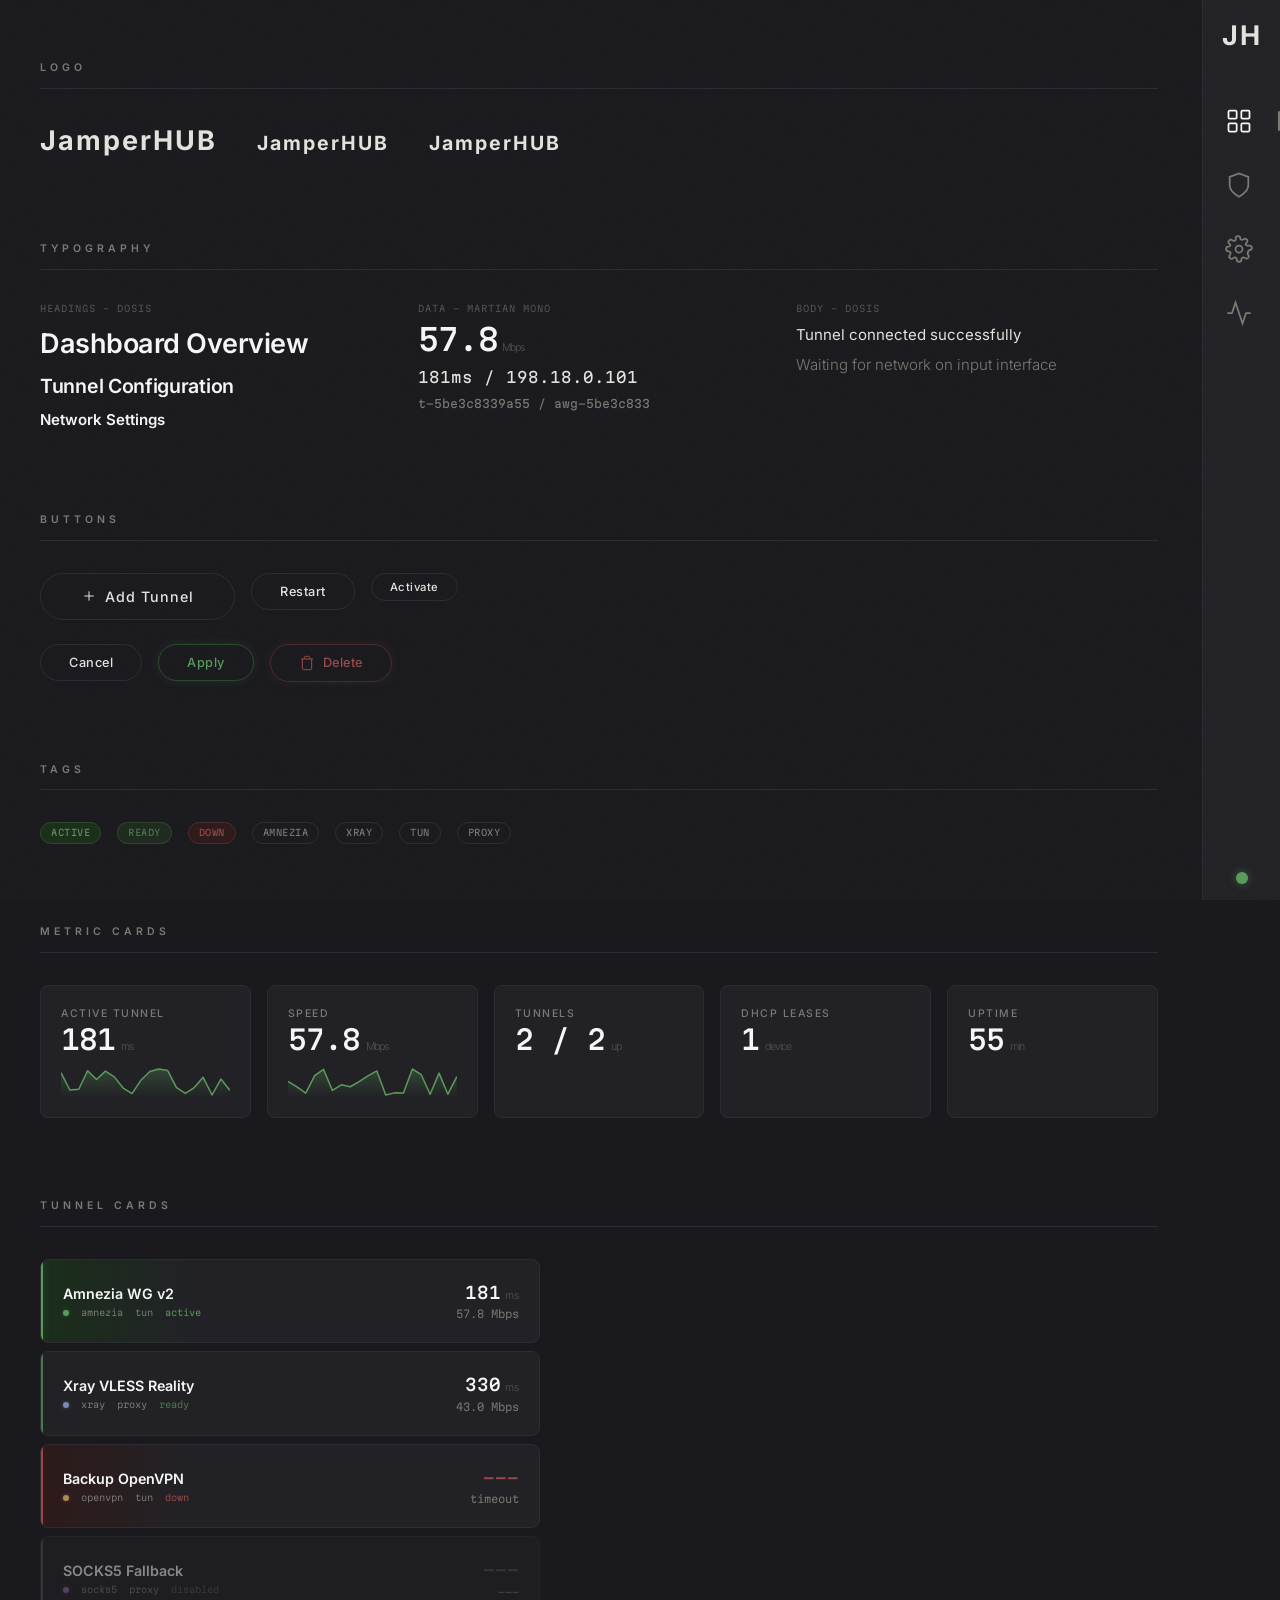
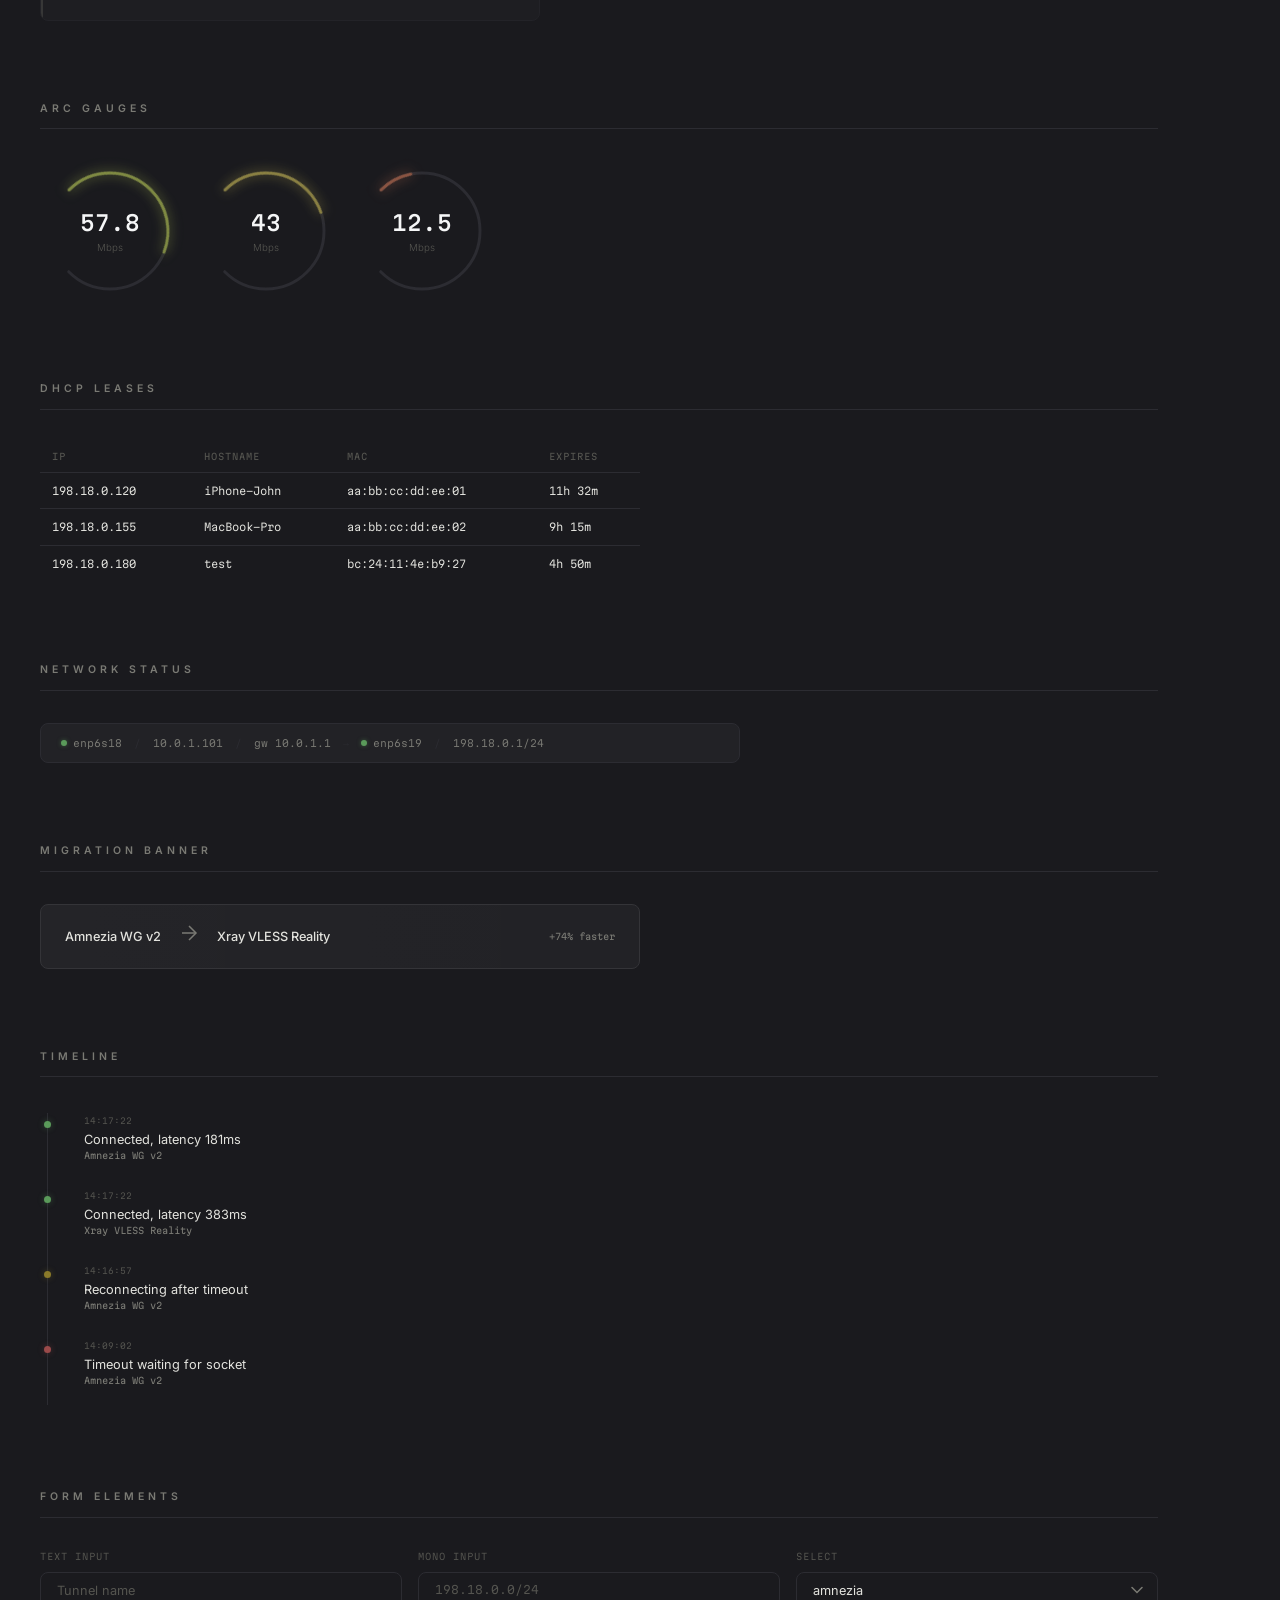
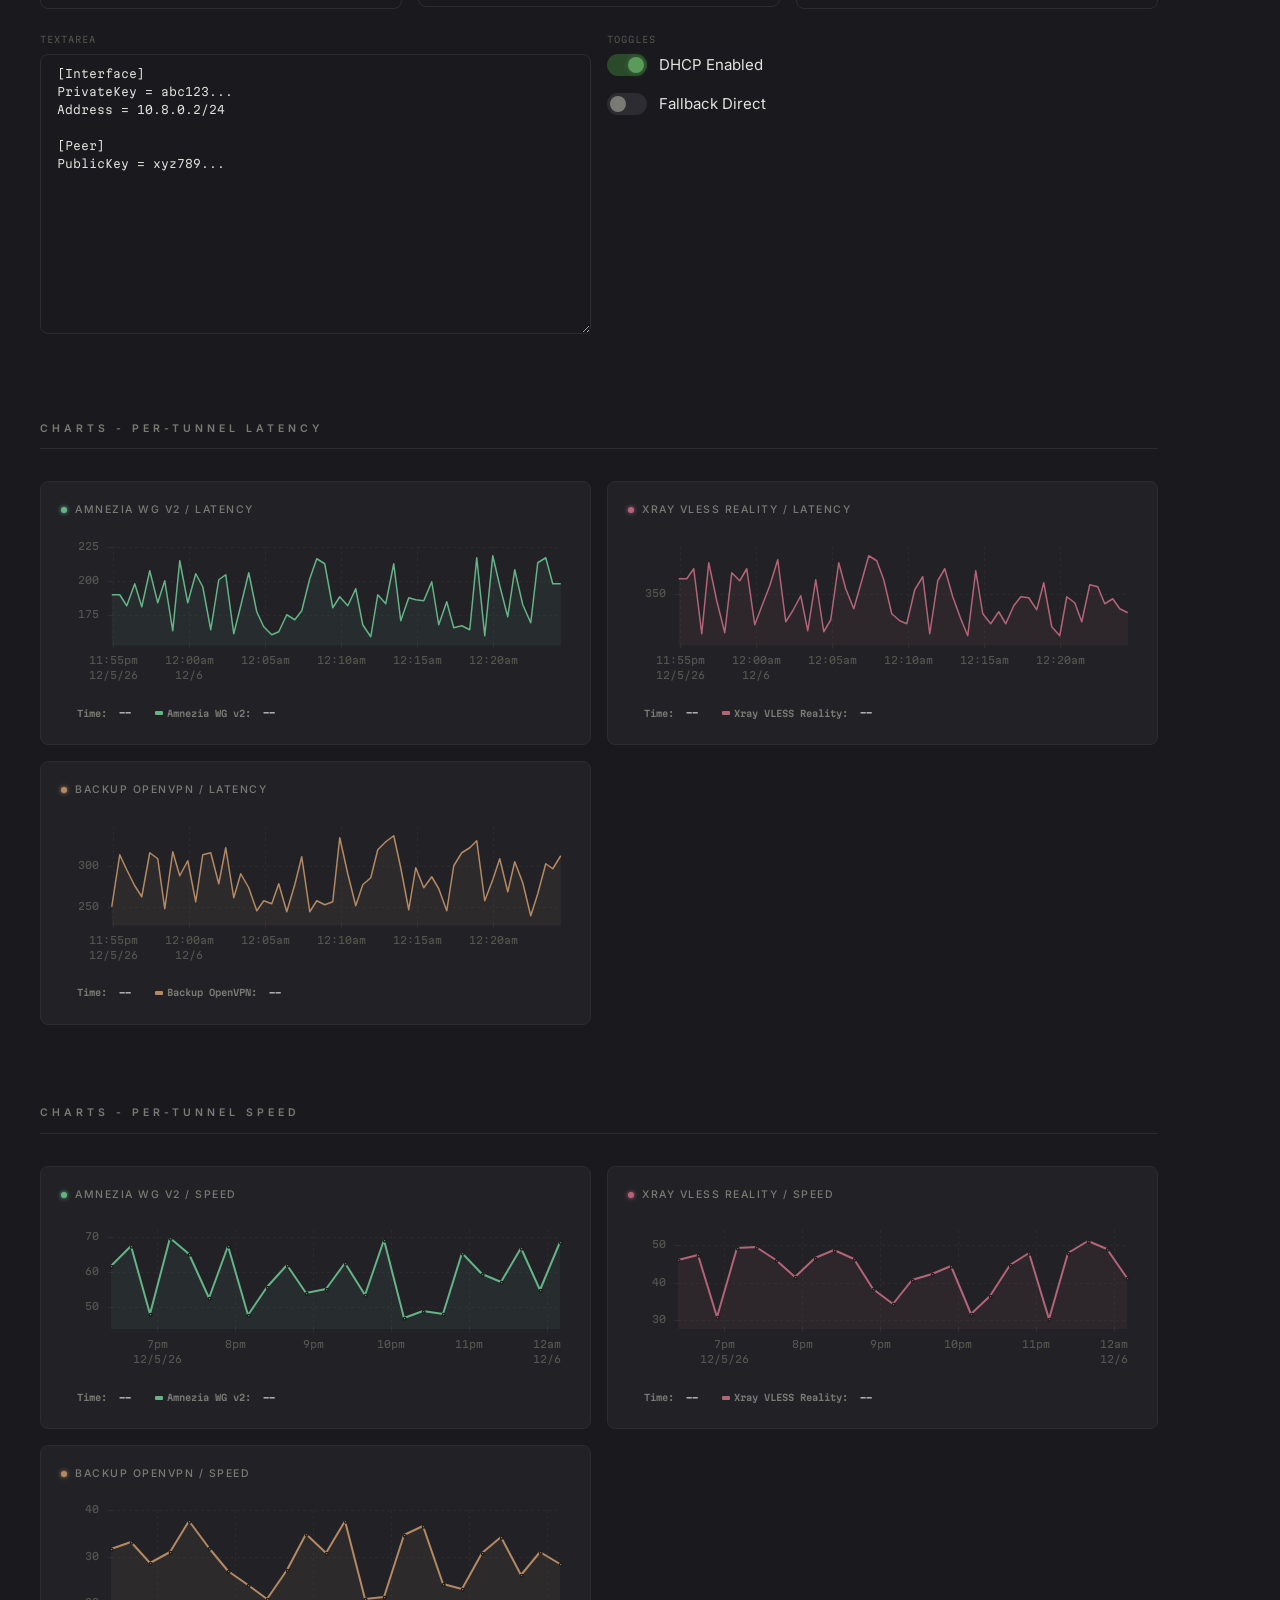
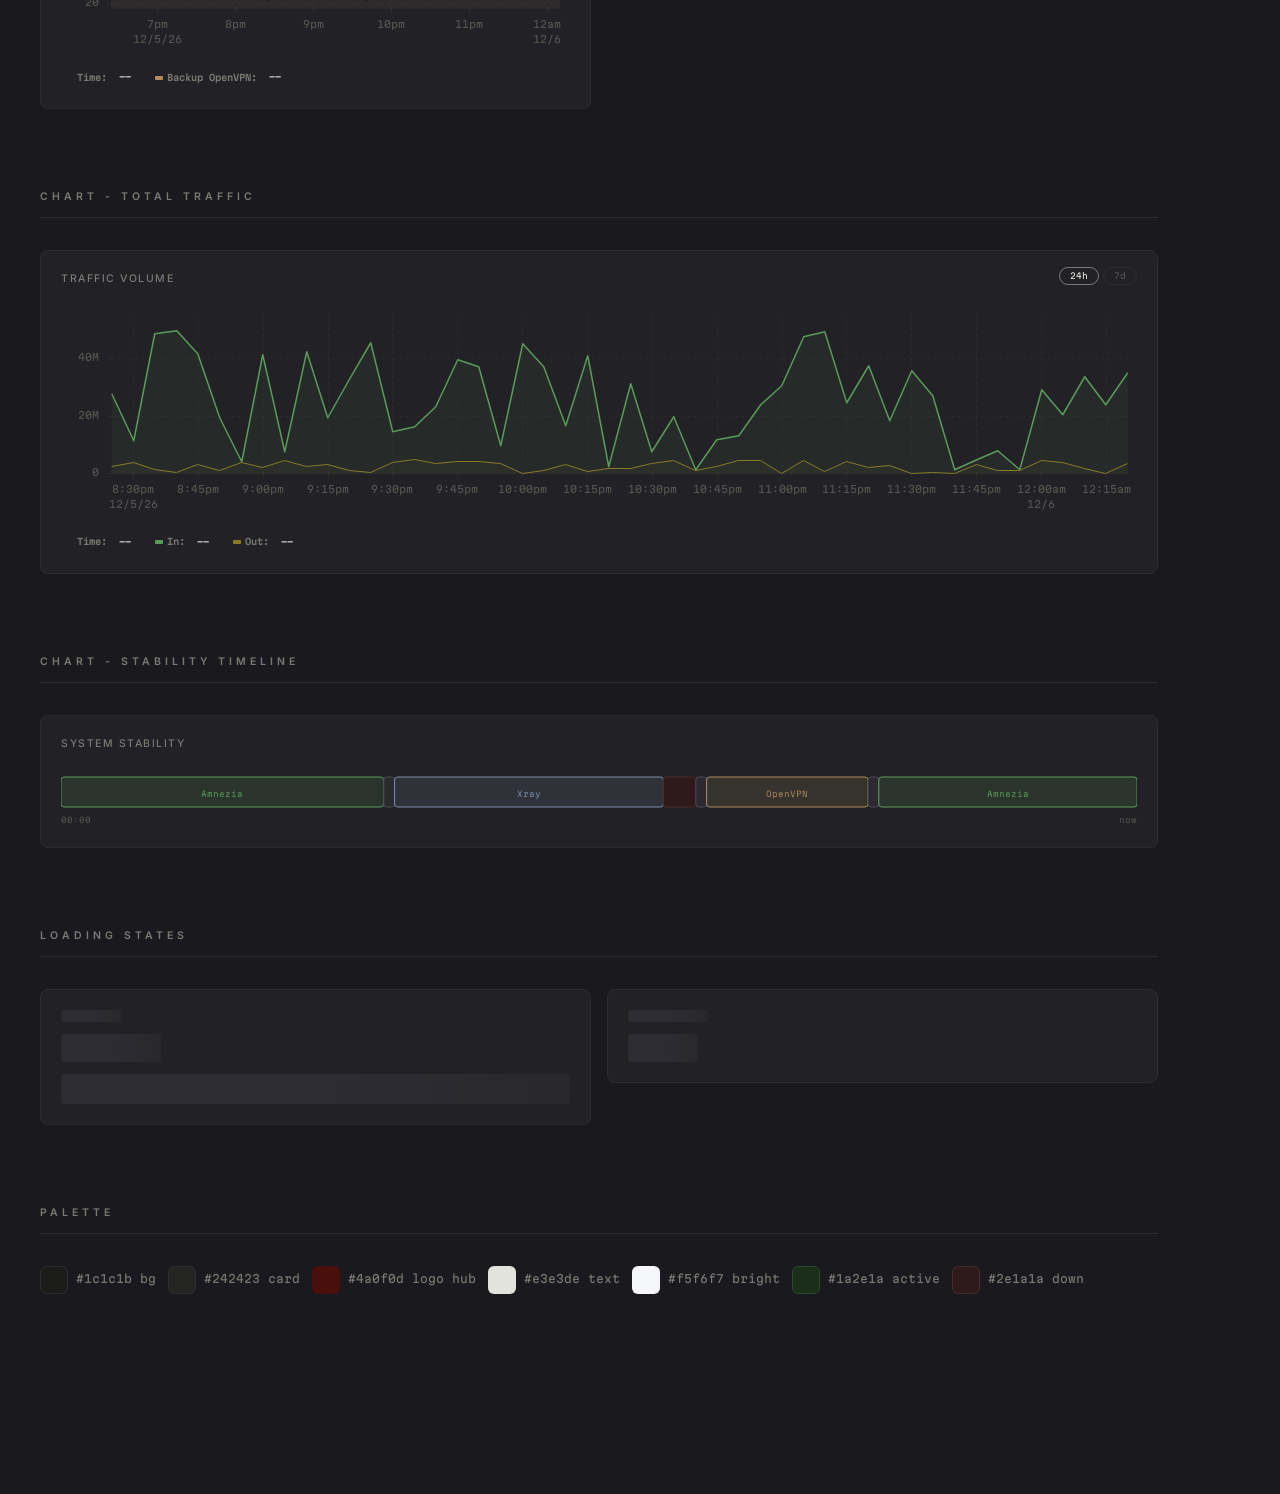
==== commit f0ff848e: "Redesign: clean graphite theme, Inter font, minimal palette - Replace Dosis with Inter, remove Knewa" ====
--- a/web/design-system.html
+++ b/web/design-system.html
@@ -10,14 +10,8 @@
    FONTS
    ============================================ */
 @font-face {
-  font-family: 'Knewave';
-  src: url('fonts/knewave.woff2') format('woff2');
-  font-weight: 400;
-  font-display: swap;
-}
-@font-face {
-  font-family: 'Dosis';
-  src: url('fonts/dosis.woff2') format('woff2');
+  font-family: 'Inter';
+  src: url('fonts/inter.woff2') format('woff2');
   font-weight: 300 700;
   font-display: swap;
 }
@@ -32,11 +26,11 @@
    CSS VARIABLES
    ============================================ */
 :root {
-  --bg: #1c1c1b;
-  --bg-card: #242423;
-  --bg-card-hover: #2a2a29;
-  --border: #2e2e2d;
-  --border-subtle: #353534;
+  --bg: #1a1a1e;
+  --bg-card: #222226;
+  --bg-card-hover: #28282d;
+  --border: #2c2c32;
+  --border-subtle: #343438;
   --accent: #4a0f0d;
   --accent-glow: rgba(74, 15, 13, 0.4);
   --accent-glow-strong: rgba(74, 15, 13, 0.7);
@@ -67,8 +61,7 @@
   --color-traffic-in-fill: rgba(90, 154, 90, 0.08);
   --color-traffic-out: #8a7a2a;
   --color-traffic-out-fill: rgba(138, 122, 42, 0.06);
-  --font-logo: 'Knewave', cursive;
-  --font-ui: 'Dosis', sans-serif;
+  --font-ui: 'Inter', sans-serif;
   --font-mono: 'Martian Mono', monospace;
   --radius: 8px;
   --radius-pill: 100px;
@@ -110,7 +103,7 @@
 }
 
 ::selection {
-  background: var(--accent);
+  background: var(--border-subtle);
   color: var(--text-bright);
 }
 
@@ -166,36 +159,33 @@
    LOGO
    ============================================ */
 .logo {
-  font-family: var(--font-logo);
-  font-size: 2.8rem;
-  color: var(--text-bright);
-  -webkit-text-stroke: 1px var(--accent);
-  text-shadow:
-    0 0 30px var(--accent-glow),
-    0 0 60px rgba(74, 15, 13, 0.2);
+  font-family: var(--font-ui);
+  font-weight: 700;
+  color: var(--text);
   letter-spacing: 2px;
   user-select: none;
-  transition: var(--transition-slow);
+  text-decoration: none;
+  transition: var(--transition);
 }
 
 .logo:hover {
-  text-shadow:
-    0 0 40px var(--accent-glow-strong),
-    0 0 80px var(--accent-glow),
-    0 0 120px rgba(74, 15, 13, 0.15);
-}
-
-.logo-small {
-  font-size: 1.6rem;
-}
-
-.logo-version {
-  font-family: var(--font-mono);
-  font-size: 0.55rem;
-  font-weight: 300;
-  color: var(--text-dim);
-  margin-left: 8px;
-  vertical-align: super;
+  color: var(--text-bright);
+}
+
+.logo-lg {
+  font-size: 1.8rem;
+}
+
+.logo-md {
+  font-size: 1.3rem;
+}
+
+.logo-sm {
+  font-size: 1.3rem;
+}
+
+.logo-hub {
+  color: inherit;
 }
 
 /* ============================================
@@ -236,7 +226,7 @@
   justify-content: center;
   gap: 8px;
   padding: 10px 28px;
-  border: 1px solid var(--accent);
+  border: 1px solid var(--border);
   border-radius: var(--radius-pill);
   background: transparent;
   color: var(--text);
@@ -250,19 +240,16 @@
   overflow: hidden;
   user-select: none;
   -webkit-tap-highlight-color: transparent;
-  box-shadow: 0 0 12px var(--accent-glow), 0 0 4px rgba(74, 15, 13, 0.2);
 }
 
 .btn:hover {
   color: var(--text-bright);
-  border-color: var(--accent-light);
+  border-color: var(--text-muted);
   transform: translateY(-1px);
-  box-shadow: 0 0 20px var(--accent-glow-strong), 0 0 8px var(--accent-glow);
 }
 
 .btn:active {
   transform: translateY(0);
-  box-shadow: 0 0 8px var(--accent-glow);
 }
 
 .btn-sm { padding: 6px 18px; font-size: 0.75rem; }
@@ -337,8 +324,19 @@
   display: flex;
   flex-direction: column;
   gap: 4px;
-  min-width: 170px;
+  flex: 1;
+  min-width: 0;
   transition: var(--transition);
+}
+
+.metrics-grid {
+  display: grid;
+  grid-template-columns: repeat(5, 1fr);
+  gap: 16px;
+}
+
+@media (max-width: 768px) {
+  .metrics-grid { grid-template-columns: repeat(2, 1fr); }
 }
 
 .metric-card:hover { border-color: var(--border-subtle); }
@@ -366,6 +364,7 @@
   font-weight: 300;
   font-size: 0.7rem;
   color: var(--text-dim);
+  margin-left: 6px;
 }
 
 .metric-sparkline {
@@ -527,81 +526,40 @@
 }
 
 /* ============================================
-   DHCP RANGE BAR
-   ============================================ */
-.dhcp-bar {
-  position: relative;
-  height: 40px;
+   LEASES TABLE
+   ============================================ */
+.leases-table {
+  width: 100%;
+  border-collapse: collapse;
+  font-family: var(--font-mono);
+  font-size: 0.7rem;
+  font-weight: 300;
+}
+
+.leases-table th {
+  text-align: left;
+  padding: 8px 12px;
+  color: var(--text-dim);
+  font-weight: 400;
+  font-size: 0.6rem;
+  text-transform: uppercase;
+  letter-spacing: 1px;
+  border-bottom: 1px solid var(--border);
+}
+
+.leases-table td {
+  padding: 10px 12px;
+  color: var(--text);
+  border-bottom: 1px solid var(--border);
+}
+
+.leases-table tr:last-child td {
+  border-bottom: none;
+}
+
+.leases-table tr:hover td {
   background: var(--bg-card);
-  border: 1px solid var(--border);
-  border-radius: var(--radius-pill);
-  overflow: visible;
-  display: flex;
-  align-items: center;
-  padding: 0 20px;
-}
-
-.dhcp-bar-fill {
-  position: absolute;
-  left: 0;
-  top: 0;
-  bottom: 0;
-  background: linear-gradient(90deg, var(--status-active) 0%, transparent 100%);
-  border-radius: var(--radius-pill);
-  transition: width 1s ease;
-}
-
-.dhcp-bar-labels {
-  position: relative;
-  z-index: 2;
-  display: flex;
-  justify-content: space-between;
-  width: 100%;
-  font-family: var(--font-mono);
-  font-size: 0.6rem;
-  font-weight: 300;
-  color: var(--text-muted);
-}
-
-.dhcp-dot {
-  width: 8px;
-  height: 8px;
-  background: var(--status-active-text);
-  border-radius: 50%;
-  position: absolute;
-  top: 50%;
-  transform: translateY(-50%);
-  box-shadow: 0 0 6px rgba(90, 154, 90, 0.5);
-  cursor: pointer;
-  transition: var(--transition);
-  z-index: 3;
-}
-
-.dhcp-dot:hover {
-  transform: translateY(-50%) scale(1.8);
-  box-shadow: 0 0 14px rgba(90, 154, 90, 0.9);
-}
-
-.dhcp-tooltip {
-  display: none;
-  position: absolute;
-  bottom: 22px;
-  left: 50%;
-  transform: translateX(-50%);
-  background: var(--bg-card);
-  border: 1px solid var(--border);
-  border-radius: 6px;
-  padding: 8px 12px;
-  font-family: var(--font-mono);
-  font-size: 0.6rem;
-  color: var(--text);
-  white-space: nowrap;
-  box-shadow: 0 4px 20px rgba(0,0,0,0.5);
-  z-index: 100;
-  line-height: 1.6;
-}
-
-.dhcp-dot:hover .dhcp-tooltip { display: block; }
+}
 
 /* ============================================
    NETWORK STATUS BAR
@@ -706,7 +664,7 @@
    ============================================ */
 .migration-banner {
   background: var(--bg-card);
-  border: 1px solid var(--accent);
+  border: 1px solid var(--border-subtle);
   border-radius: var(--radius);
   padding: 16px 24px;
   display: flex;
@@ -714,7 +672,6 @@
   gap: 16px;
   position: relative;
   overflow: hidden;
-  box-shadow: 0 0 20px var(--accent-glow);
   flex-wrap: wrap;
 }
 
@@ -722,10 +679,10 @@
   content: '';
   position: absolute;
   inset: 0;
-  background: linear-gradient(90deg, var(--accent-glow), transparent, var(--accent-glow));
+  background: linear-gradient(90deg, rgba(255,255,255,0.02), transparent, rgba(255,255,255,0.02));
   background-size: 200% 100%;
   animation: migration-flow 2s linear infinite;
-  opacity: 0.3;
+  opacity: 0.5;
   pointer-events: none;
 }
 
@@ -743,7 +700,7 @@
   z-index: 1;
 }
 
-.migration-arrow { flex-shrink: 0; z-index: 1; color: var(--accent-light); }
+.migration-arrow { flex-shrink: 0; z-index: 1; color: var(--text-muted); }
 
 .migration-arrow svg {
   width: 24px;
@@ -775,7 +732,7 @@
   right: 0;
   top: 0;
   bottom: 0;
-  width: 52px;
+  width: 78px;
   background: var(--bg-card);
   border-left: 1px solid var(--border);
   display: flex;
@@ -787,14 +744,14 @@
   overflow: hidden;
 }
 
-.sidebar:hover { width: 180px; }
+.sidebar:hover { width: 260px; }
 
 .sidebar-logo {
-  font-family: var(--font-logo);
-  font-size: 1.1rem;
-  color: var(--text-bright);
-  -webkit-text-stroke: 0.5px var(--accent);
-  text-shadow: 0 0 20px var(--accent-glow);
+  font-family: var(--font-ui);
+  font-weight: 700;
+  font-size: 1.8rem;
+  color: var(--text);
+  letter-spacing: 1.5px;
   margin-bottom: 32px;
   white-space: nowrap;
   overflow: hidden;
@@ -802,12 +759,44 @@
   text-align: center;
 }
 
+.sl-ch {
+  display: inline-block;
+  max-width: 0;
+  overflow: hidden;
+  vertical-align: bottom;
+  opacity: 0;
+  transition: max-width 0.02s, opacity 0.02s;
+}
+
+.sidebar:hover .sl-ch {
+  max-width: 1em;
+  opacity: 1;
+  transition:
+    max-width 0.08s ease-out calc(0.3s + var(--i) * 0.04s),
+    opacity 0.06s ease-out calc(0.3s + var(--i) * 0.04s);
+}
+
+.sl-ub {
+  display: inline-block;
+  max-width: 0;
+  overflow: hidden;
+  vertical-align: bottom;
+  opacity: 0;
+  transition: max-width 0.02s, opacity 0.02s;
+}
+
+.sidebar:hover .sl-ub {
+  max-width: 2em;
+  opacity: 1;
+  transition: max-width 0.08s ease-out 0.3s, opacity 0.06s ease-out 0.3s;
+}
+
 .sidebar-nav-item {
   width: 100%;
   display: flex;
   align-items: center;
-  gap: 14px;
-  padding: 12px 16px;
+  gap: 18px;
+  padding: 18px 22px;
   color: var(--text-muted);
   text-decoration: none;
   transition: var(--transition);
@@ -831,15 +820,15 @@
   transform: translateY(-50%);
   width: 2px;
   height: 20px;
-  background: var(--accent);
-  box-shadow: 0 0 8px var(--accent-glow);
+  background: var(--text-muted);
+  box-shadow: 0 0 6px rgba(122, 122, 116, 0.3);
   border-radius: 1px;
 }
 
 .sidebar-nav-item svg {
-  width: 20px;
-  height: 20px;
-  min-width: 20px;
+  width: 28px;
+  height: 28px;
+  min-width: 28px;
   stroke: currentColor;
   fill: none;
   stroke-width: 1.5;
@@ -848,7 +837,7 @@
 .sidebar-nav-item span {
   font-family: var(--font-ui);
   font-weight: 500;
-  font-size: 0.8rem;
+  font-size: 1.1rem;
   opacity: 0;
   transition: opacity 0.2s;
 }
@@ -865,8 +854,8 @@
 }
 
 .pulse-dot {
-  width: 8px;
-  height: 8px;
+  width: 12px;
+  height: 12px;
   border-radius: 50%;
   background: var(--status-active-text);
   box-shadow: 0 0 8px rgba(90,154,90,0.5);
@@ -906,13 +895,13 @@
 }
 
 .input:focus {
-  border-color: var(--accent);
-  box-shadow: 0 0 12px var(--accent-glow);
+  border-color: var(--text-muted);
+  box-shadow: 0 0 8px rgba(122, 122, 116, 0.15);
 }
 
 .input::placeholder { color: var(--text-dim); }
 .input-mono { font-family: var(--font-mono); font-size: 0.75rem; font-weight: 300; }
-textarea.input { resize: vertical; min-height: 100px; line-height: 1.6; }
+textarea.input { resize: vertical; min-height: 280px; line-height: 1.6; }
 
 .select {
   appearance: none;
@@ -933,8 +922,8 @@
 }
 
 .select:focus {
-  border-color: var(--accent);
-  box-shadow: 0 0 12px var(--accent-glow);
+  border-color: var(--text-muted);
+  box-shadow: 0 0 8px rgba(122, 122, 116, 0.15);
 }
 
 .toggle {
@@ -1031,9 +1020,8 @@
 }
 
 .chart-period-btn.active {
-  border-color: var(--accent);
+  border-color: var(--text-muted);
   color: var(--text);
-  box-shadow: 0 0 8px var(--accent-glow);
 }
 
 .chart-period-btn:hover:not(.active) { border-color: var(--text-dim); color: var(--text-muted); }
@@ -1213,7 +1201,7 @@
 
 <!-- SIDEBAR -->
 <nav class="sidebar">
-  <div class="sidebar-logo">J</div>
+  <div class="sidebar-logo"><span>J</span><span class="sl-ch" style="--i:0">a</span><span class="sl-ch" style="--i:1">m</span><span class="sl-ch" style="--i:2">p</span><span class="sl-ch" style="--i:3">e</span><span class="sl-ch" style="--i:4">r</span><span class="logo-hub">H</span><span class="sl-ub logo-hub">UB</span></div>
   <a class="sidebar-nav-item active">
     <svg viewBox="0 0 24 24"><rect x="3" y="3" width="7" height="7" rx="1"/><rect x="14" y="3" width="7" height="7" rx="1"/><rect x="3" y="14" width="7" height="7" rx="1"/><rect x="14" y="14" width="7" height="7" rx="1"/></svg>
     <span>Dashboard</span>
@@ -1236,14 +1224,15 @@
 </nav>
 
 <!-- PAGE -->
-<div class="ds-page" style="margin-right: 52px;">
+<div class="ds-page" style="margin-right: 82px;">
 
   <!-- LOGO -->
   <section class="ds-section">
     <div class="ds-section-title">Logo</div>
     <div class="ds-row" style="align-items:baseline;gap:40px;">
-      <div class="logo">JamperHUB<span class="logo-version">0.0.1</span></div>
-      <div class="logo logo-small">JamperHUB</div>
+      <span class="logo logo-lg">Jamper<span class="logo-hub">HUB</span></span>
+      <span class="logo logo-md">Jamper<span class="logo-hub">HUB</span></span>
+      <span class="logo logo-sm">Jamper<span class="logo-hub">HUB</span></span>
     </div>
   </section>
 
@@ -1309,7 +1298,7 @@
   <!-- METRIC CARDS -->
   <section class="ds-section">
     <div class="ds-section-title">Metric Cards</div>
-    <div class="ds-row">
+    <div class="metrics-grid">
       <div class="metric-card animate-in delay-1">
         <div class="metric-label">Active Tunnel</div>
         <div class="metric-value">181<span class="metric-unit">ms</span></div>
@@ -1388,17 +1377,20 @@
     <div class="ds-row" id="gauges-row"></div>
   </section>
 
-  <!-- DHCP RANGE -->
+  <!-- DHCP LEASES -->
   <section class="ds-section">
-    <div class="ds-section-title">DHCP Range</div>
+    <div class="ds-section-title">DHCP Leases</div>
     <div style="max-width:600px;">
-      <div class="dhcp-bar">
-        <div class="dhcp-bar-fill" style="width:40%"></div>
-        <div class="dhcp-dot" style="left:18%"><div class="dhcp-tooltip">198.18.0.120<br>iPhone-John<br>aa:bb:cc:dd:ee:01</div></div>
-        <div class="dhcp-dot" style="left:52%"><div class="dhcp-tooltip">198.18.0.155<br>MacBook-Pro<br>aa:bb:cc:dd:ee:02</div></div>
-        <div class="dhcp-dot" style="left:82%"><div class="dhcp-tooltip">198.18.0.180<br>test<br>bc:24:11:4e:b9:27</div></div>
-        <div class="dhcp-bar-labels"><span>.100</span><span>.200</span></div>
-      </div>
+      <table class="leases-table">
+        <thead>
+          <tr><th>IP</th><th>Hostname</th><th>MAC</th><th>Expires</th></tr>
+        </thead>
+        <tbody>
+          <tr><td>198.18.0.120</td><td>iPhone-John</td><td>aa:bb:cc:dd:ee:01</td><td>11h 32m</td></tr>
+          <tr><td>198.18.0.155</td><td>MacBook-Pro</td><td>aa:bb:cc:dd:ee:02</td><td>9h 15m</td></tr>
+          <tr><td>198.18.0.180</td><td>test</td><td>bc:24:11:4e:b9:27</td><td>4h 50m</td></tr>
+        </tbody>
+      </table>
     </div>
   </section>
 
@@ -1555,7 +1547,7 @@
     <div style="display:flex;flex-wrap:wrap;gap:12px">
       <div style="display:flex;align-items:center;gap:8px"><div style="width:28px;height:28px;border-radius:6px;background:#1c1c1b;border:1px solid var(--border)"></div><span class="t-mono-sm">#1c1c1b bg</span></div>
       <div style="display:flex;align-items:center;gap:8px"><div style="width:28px;height:28px;border-radius:6px;background:#242423;border:1px solid var(--border)"></div><span class="t-mono-sm">#242423 card</span></div>
-      <div style="display:flex;align-items:center;gap:8px"><div style="width:28px;height:28px;border-radius:6px;background:#4a0f0d"></div><span class="t-mono-sm">#4a0f0d accent</span></div>
+      <div style="display:flex;align-items:center;gap:8px"><div style="width:28px;height:28px;border-radius:6px;background:#4a0f0d"></div><span class="t-mono-sm">#4a0f0d logo hub</span></div>
       <div style="display:flex;align-items:center;gap:8px"><div style="width:28px;height:28px;border-radius:6px;background:#e3e3de"></div><span class="t-mono-sm">#e3e3de text</span></div>
       <div style="display:flex;align-items:center;gap:8px"><div style="width:28px;height:28px;border-radius:6px;background:#f5f6f7"></div><span class="t-mono-sm">#f5f6f7 bright</span></div>
       <div style="display:flex;align-items:center;gap:8px"><div style="width:28px;height:28px;border-radius:6px;background:#1a2e1a;border:1px solid #2a4a2a"></div><span class="t-mono-sm">#1a2e1a active</span></div>
@@ -1698,11 +1690,11 @@
     { pct: 0.24, state: 'ok', label: 'Amnezia', proto: 'amnezia' }
   ];
   var fills = {
-    ok: '#1a2e1a', failover: '#4a0f0d', no_internet: '#2e1a1a',
+    ok: '#1a2e1a', failover: '#2a2a30', no_internet: '#2e1a1a',
     amnezia: 'rgba(90,154,90,0.15)', xray: 'rgba(122,138,170,0.15)', openvpn: 'rgba(170,138,90,0.15)'
   };
   var strokes = {
-    ok: '#2a4a2a', failover: '#6b1a17', no_internet: '#4a2a2a',
+    ok: '#2a4a2a', failover: '#4a4a52', no_internet: '#4a2a2a',
     amnezia: '#5a9a5a', xray: '#7a8aaa', openvpn: '#aa8a5a'
   };
 
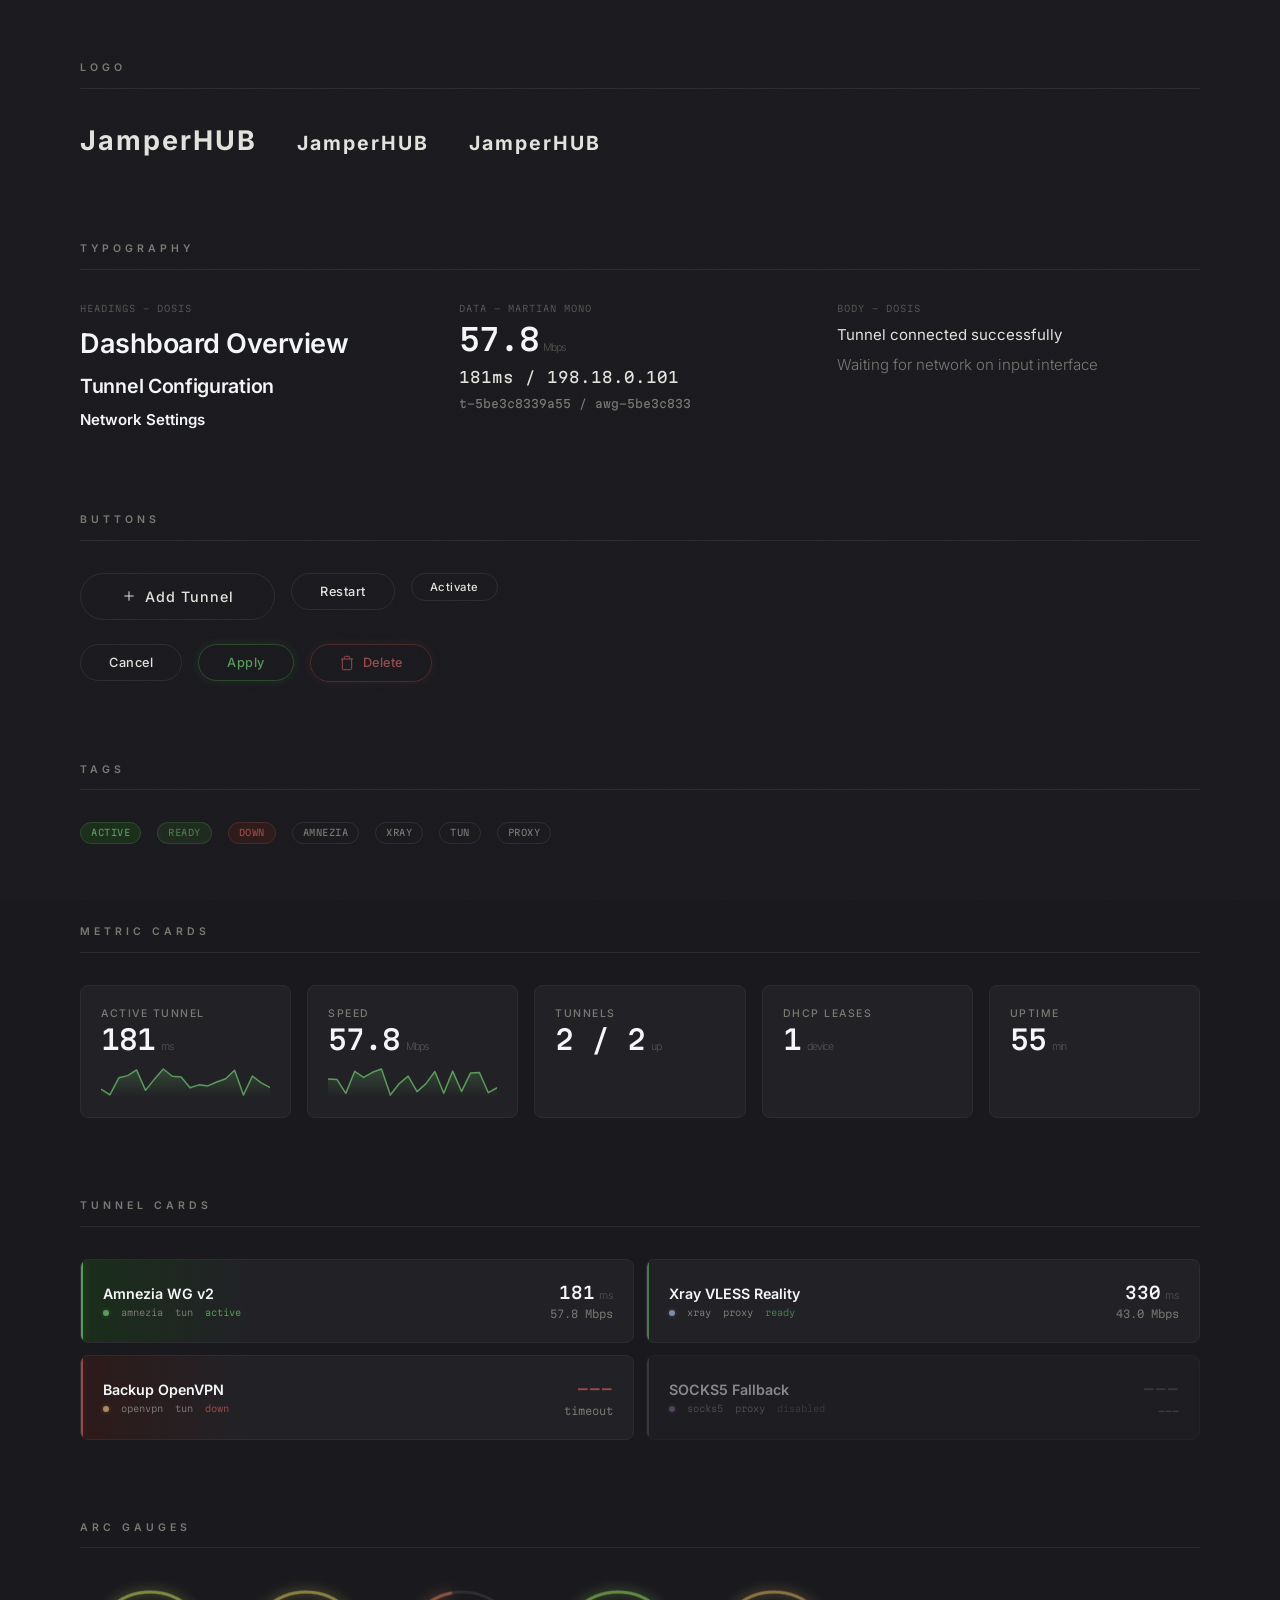
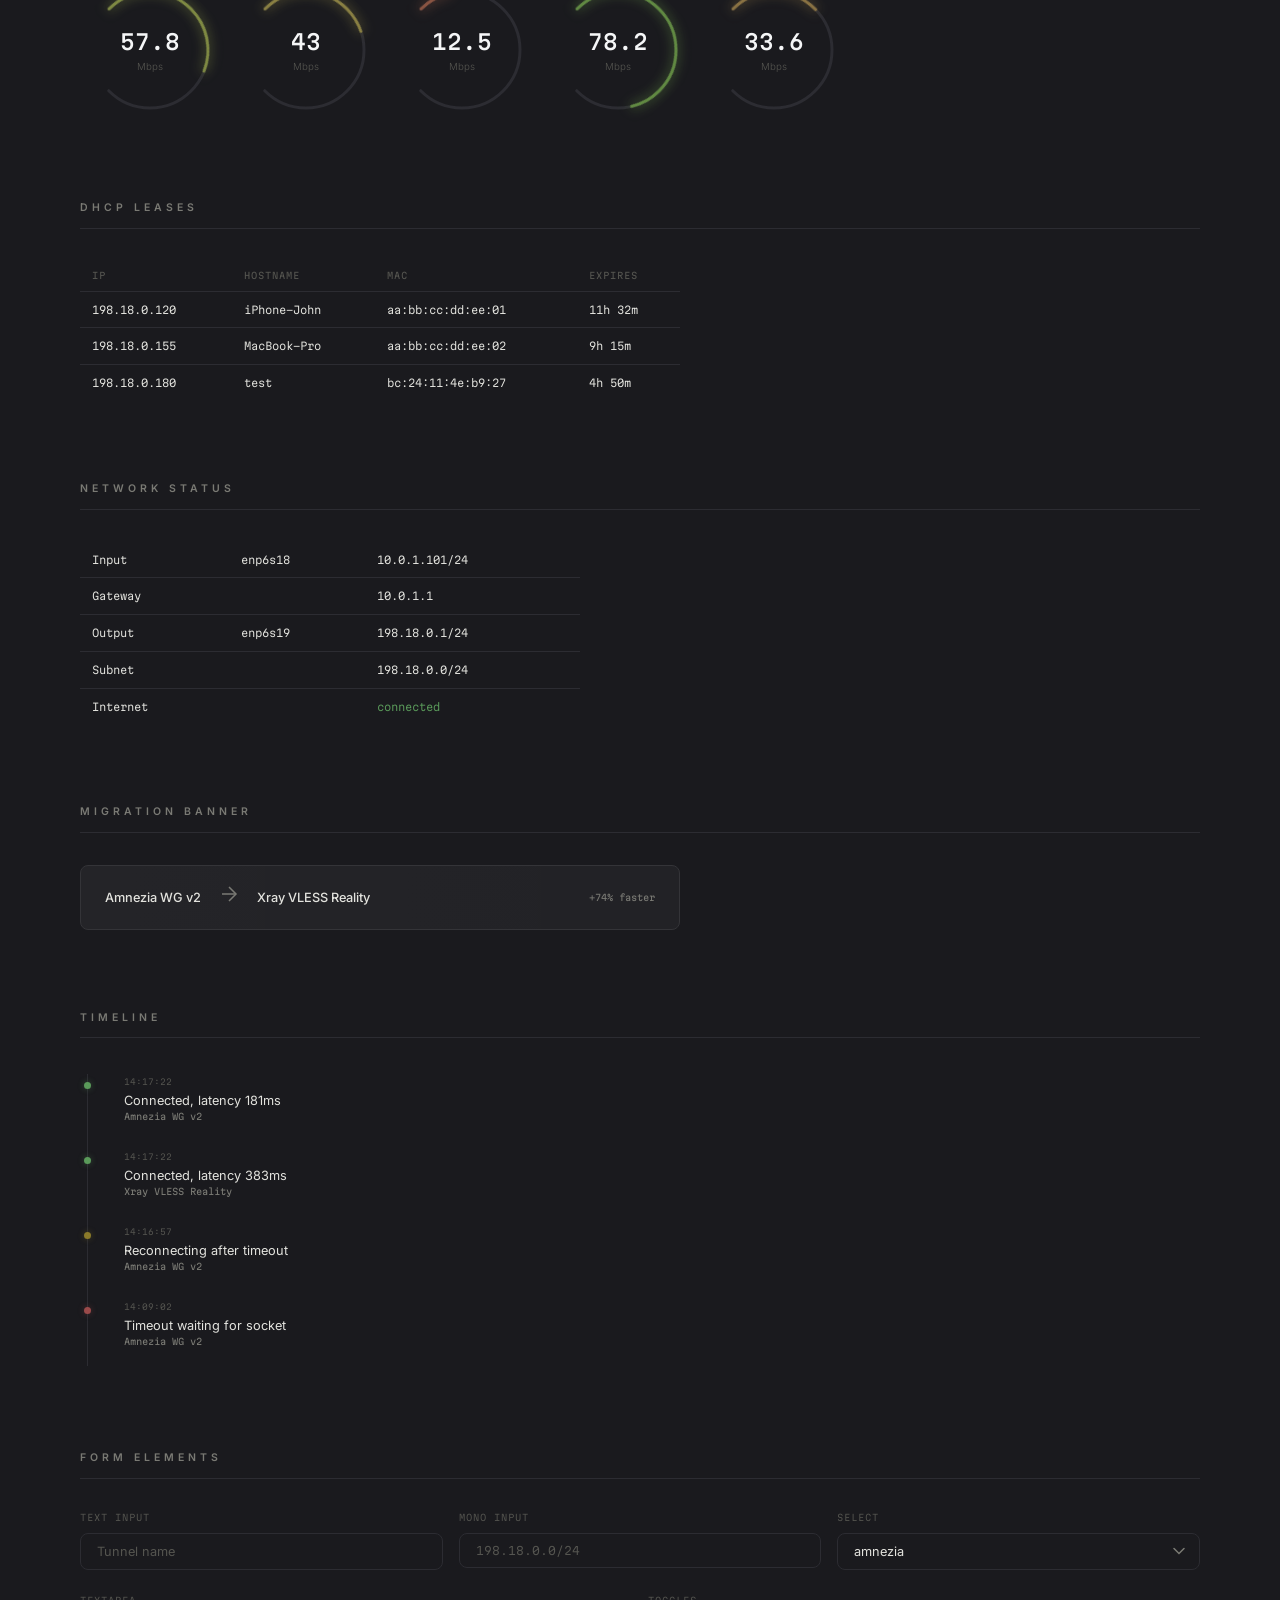
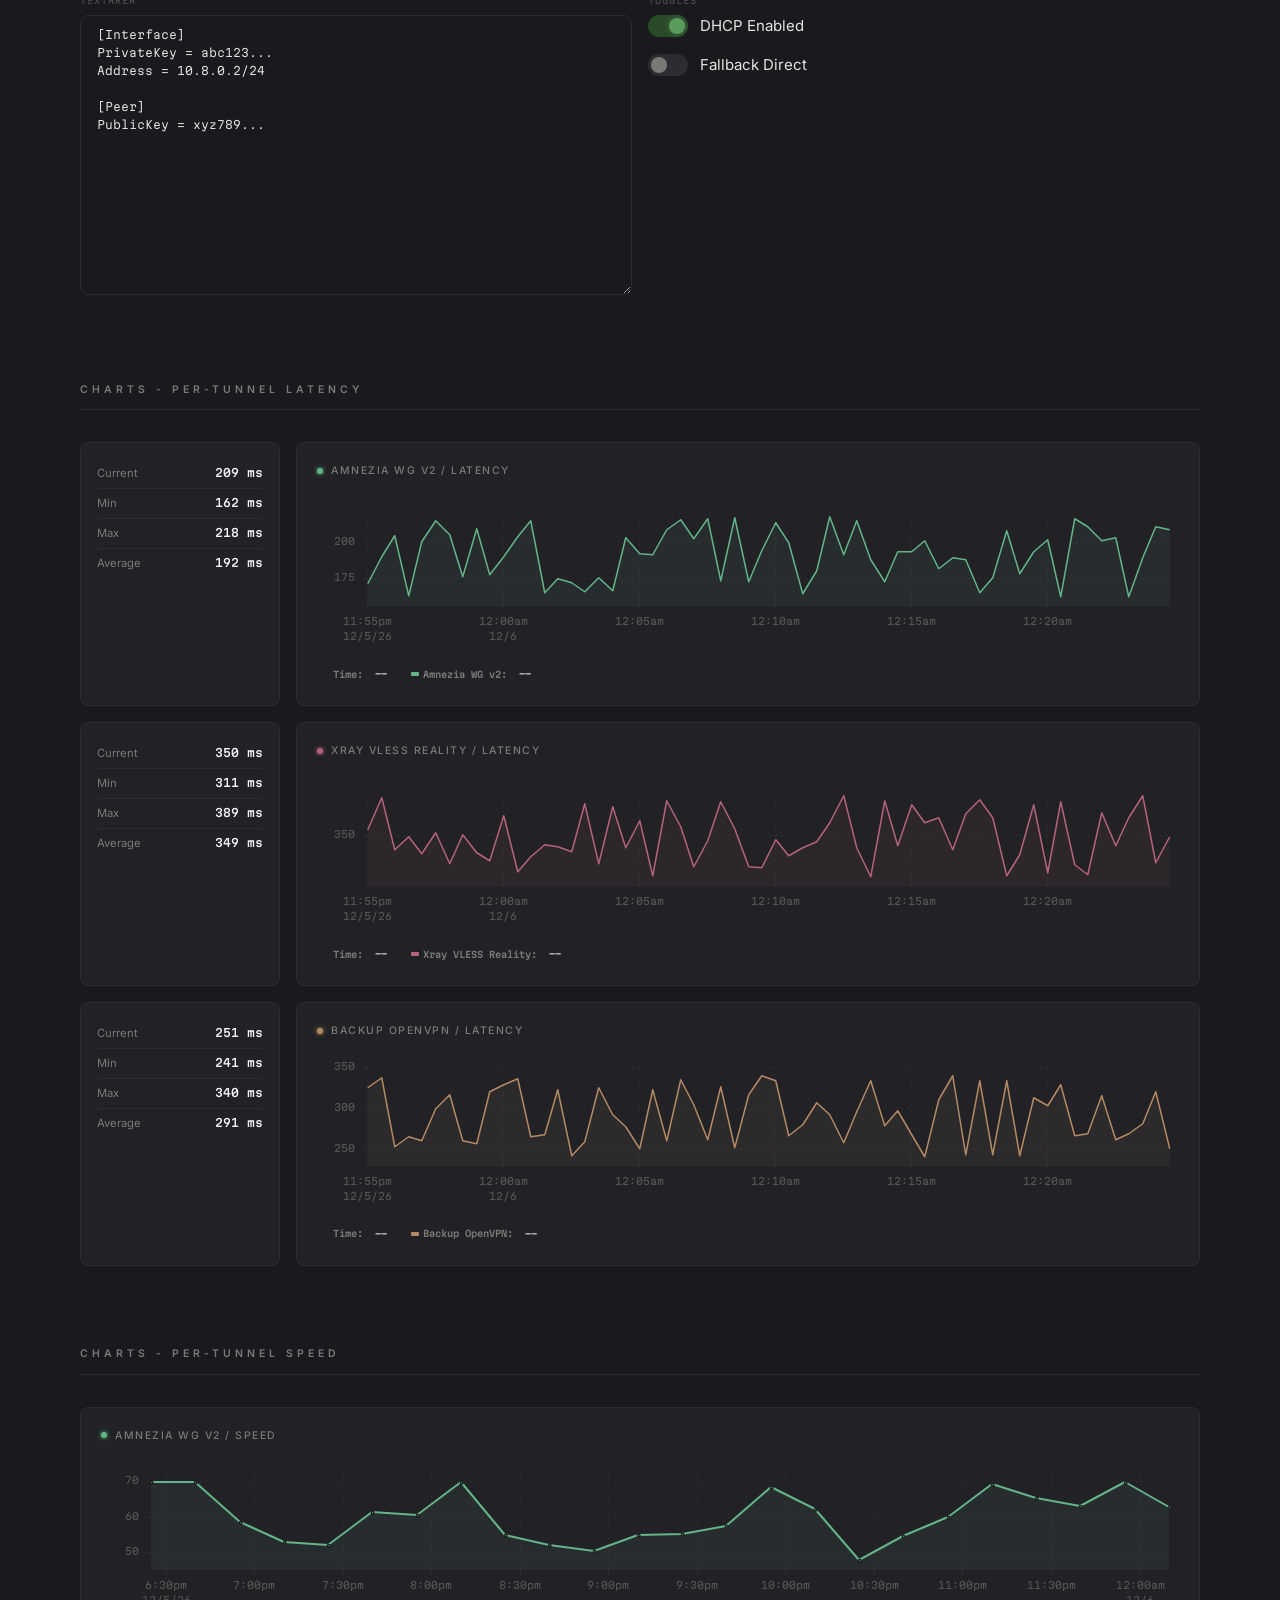
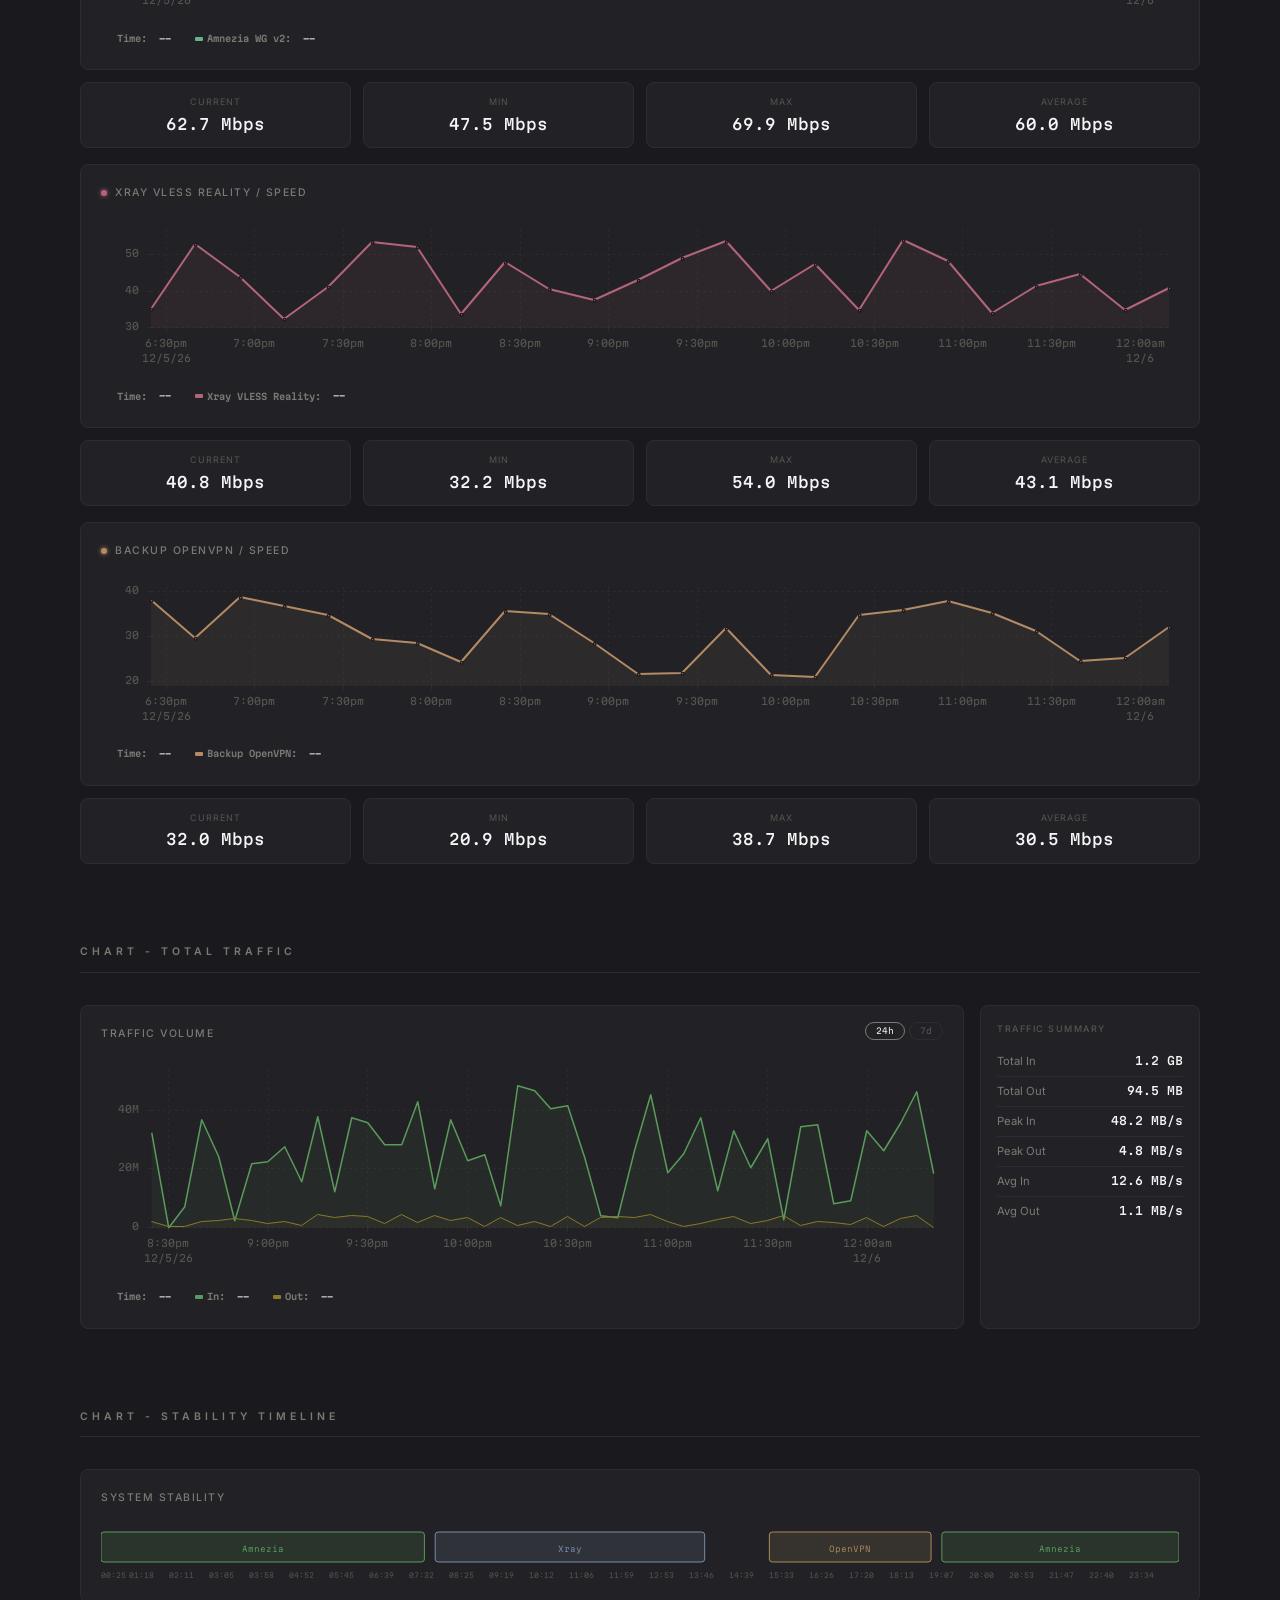
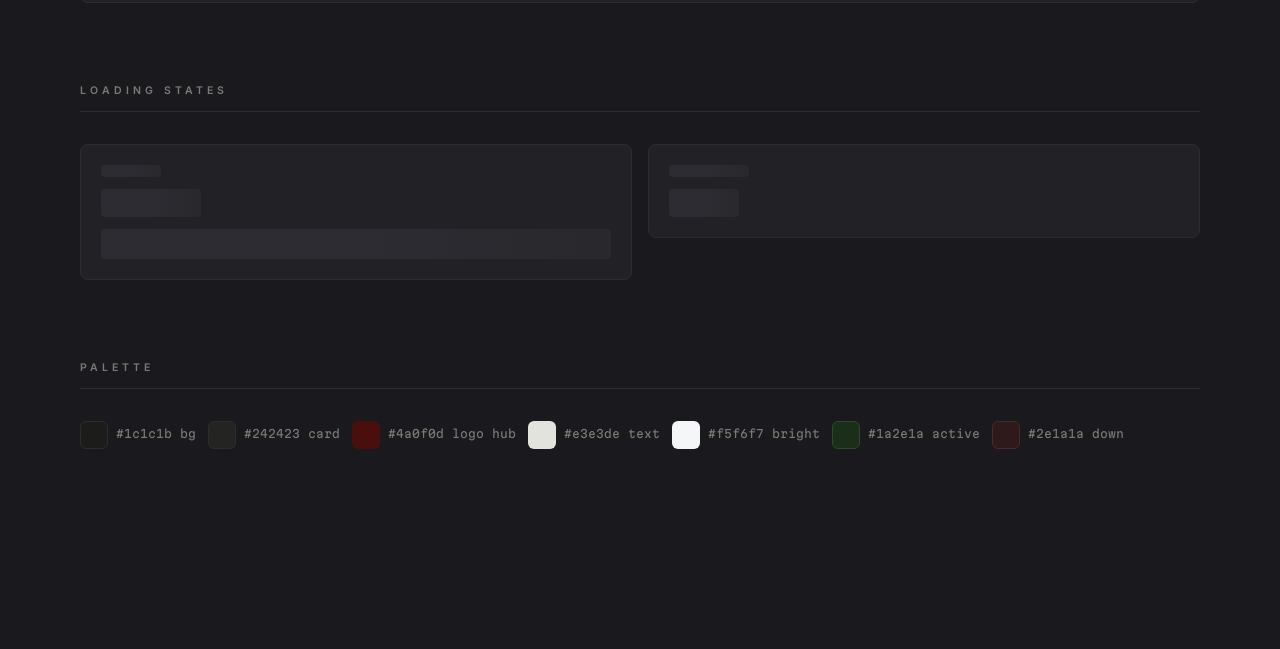
==== commit d42da3a4: "Add Web UI: dashboard, setup wizard, settings pages Frontend (web/): - common.css: design system wit" ====
--- a/web/design-system.html
+++ b/web/design-system.html
@@ -414,6 +414,16 @@
 
 .tunnel-card:hover { border-color: var(--border-subtle); }
 
+.tunnel-grid {
+  display: grid;
+  grid-template-columns: 1fr 1fr;
+  gap: 12px;
+}
+
+@media (max-width: 768px) {
+  .tunnel-grid { grid-template-columns: 1fr; }
+}
+
 .tunnel-info { display: flex; flex-direction: column; gap: 2px; }
 
 .tunnel-name {
@@ -765,7 +775,9 @@
   overflow: hidden;
   vertical-align: bottom;
   opacity: 0;
-  transition: max-width 0.02s, opacity 0.02s;
+  transition:
+    max-width 0.06s ease-in calc((4 - var(--i)) * 0.03s),
+    opacity 0.05s ease-in calc((4 - var(--i)) * 0.03s);
 }
 
 .sidebar:hover .sl-ch {
@@ -782,7 +794,7 @@
   overflow: hidden;
   vertical-align: bottom;
   opacity: 0;
-  transition: max-width 0.02s, opacity 0.02s;
+  transition: max-width 0.06s ease-in, opacity 0.05s ease-in;
 }
 
 .sidebar:hover .sl-ub {
@@ -1108,13 +1120,113 @@
    CHARTS GRID (2 per row desktop, 1 mobile)
    ============================================ */
 .charts-grid {
+  display: flex;
+  flex-direction: column;
+  gap: 16px;
+}
+
+/* ============================================
+   CHART + STATS LAYOUT
+   ============================================ */
+/* chart layout: stats LEFT, chart RIGHT */
+.layout-stats-left {
   display: grid;
-  grid-template-columns: 1fr 1fr;
+  grid-template-columns: 200px 1fr;
   gap: 16px;
+  align-items: stretch;
+}
+
+/* chart layout: chart LEFT, stats RIGHT */
+.layout-stats-right {
+  display: grid;
+  grid-template-columns: 1fr 220px;
+  gap: 16px;
+  align-items: stretch;
+}
+
+/* chart layout: chart TOP, stats BOTTOM as horizontal row */
+.layout-stats-bottom {
+  display: flex;
+  flex-direction: column;
+  gap: 12px;
+}
+
+.stats-row {
+  display: grid;
+  grid-template-columns: repeat(4, 1fr);
+  gap: 12px;
+}
+
+.stat-cell {
+  background: var(--bg-card);
+  border: 1px solid var(--border);
+  border-radius: var(--radius);
+  padding: 12px 16px;
+  text-align: center;
+}
+
+.stat-cell-label {
+  font-family: var(--font-ui);
+  font-size: 0.6rem;
+  font-weight: 400;
+  text-transform: uppercase;
+  letter-spacing: 1px;
+  color: var(--text-dim);
+  margin-bottom: 4px;
+}
+
+.stat-cell-val {
+  font-family: var(--font-mono);
+  font-size: 1rem;
+  font-weight: 500;
+  color: var(--text-bright);
 }
 
 @media (max-width: 768px) {
-  .charts-grid { grid-template-columns: 1fr; }
+  .layout-stats-left,
+  .layout-stats-right { grid-template-columns: 1fr; }
+  .stats-row { grid-template-columns: repeat(2, 1fr); }
+}
+
+.chart-stats {
+  background: var(--bg-card);
+  border: 1px solid var(--border);
+  border-radius: var(--radius);
+  padding: 16px;
+}
+
+.chart-stats-title {
+  font-family: var(--font-ui);
+  font-weight: 500;
+  font-size: 0.6rem;
+  text-transform: uppercase;
+  letter-spacing: 1.5px;
+  color: var(--text-dim);
+  margin-bottom: 12px;
+}
+
+.chart-stats-row {
+  display: flex;
+  justify-content: space-between;
+  padding: 6px 0;
+  border-bottom: 1px solid var(--border);
+}
+
+.chart-stats-row:last-child {
+  border-bottom: none;
+}
+
+.chart-stats-label {
+  font-family: var(--font-ui);
+  font-size: 0.75rem;
+  color: var(--text-muted);
+}
+
+.chart-stats-val {
+  font-family: var(--font-mono);
+  font-size: 0.75rem;
+  font-weight: 500;
+  color: var(--text-bright);
 }
 
 /* ============================================
@@ -1199,32 +1311,9 @@
 </head>
 <body>
 
-<!-- SIDEBAR -->
-<nav class="sidebar">
-  <div class="sidebar-logo"><span>J</span><span class="sl-ch" style="--i:0">a</span><span class="sl-ch" style="--i:1">m</span><span class="sl-ch" style="--i:2">p</span><span class="sl-ch" style="--i:3">e</span><span class="sl-ch" style="--i:4">r</span><span class="logo-hub">H</span><span class="sl-ub logo-hub">UB</span></div>
-  <a class="sidebar-nav-item active">
-    <svg viewBox="0 0 24 24"><rect x="3" y="3" width="7" height="7" rx="1"/><rect x="14" y="3" width="7" height="7" rx="1"/><rect x="3" y="14" width="7" height="7" rx="1"/><rect x="14" y="14" width="7" height="7" rx="1"/></svg>
-    <span>Dashboard</span>
-  </a>
-  <a class="sidebar-nav-item">
-    <svg viewBox="0 0 24 24"><path d="M12 22s8-4 8-10V5l-8-3-8 3v7c0 6 8 10 8 10z"/></svg>
-    <span>Tunnels</span>
-  </a>
-  <a class="sidebar-nav-item">
-    <svg viewBox="0 0 24 24"><circle cx="12" cy="12" r="3"/><path d="M19.4 15a1.65 1.65 0 00.33 1.82l.06.06a2 2 0 010 2.83 2 2 0 01-2.83 0l-.06-.06a1.65 1.65 0 00-1.82-.33 1.65 1.65 0 00-1 1.51V21a2 2 0 01-4 0v-.09A1.65 1.65 0 009 19.4a1.65 1.65 0 00-1.82.33l-.06.06a2 2 0 01-2.83-2.83l.06-.06A1.65 1.65 0 004.68 15a1.65 1.65 0 00-1.51-1H3a2 2 0 010-4h.09A1.65 1.65 0 004.6 9c.03-.64-.36-1.22-.93-1.52l-.06-.06a2 2 0 112.83-2.83l.06.06c.42.42 1 .56 1.52.43.53-.14.97-.55 1.1-1.08V3a2 2 0 014 0v.09c.13.53.57.94 1.1 1.08.52.13 1.1-.01 1.52-.43l.06-.06a2 2 0 112.83 2.83l-.06.06c-.57.3-.96.88-.93 1.52A1.65 1.65 0 0019.51 9H21a2 2 0 010 4h-.09c-.53.13-.94.57-1.08 1.1-.13.52.01 1.1.43 1.52z"/></svg>
-    <span>Settings</span>
-  </a>
-  <a class="sidebar-nav-item">
-    <svg viewBox="0 0 24 24"><polyline points="22 12 18 12 15 21 9 3 6 12 2 12"/></svg>
-    <span>Logs</span>
-  </a>
-  <div class="sidebar-bottom">
-    <div class="pulse-dot"></div>
-  </div>
-</nav>
 
 <!-- PAGE -->
-<div class="ds-page" style="margin-right: 82px;">
+<div class="ds-page">
 
   <!-- LOGO -->
   <section class="ds-section">
@@ -1327,7 +1416,7 @@
   <!-- TUNNEL CARDS -->
   <section class="ds-section">
     <div class="ds-section-title">Tunnel Cards</div>
-    <div style="display:flex;flex-direction:column;gap:8px;max-width:500px;">
+    <div class="tunnel-grid">
       <div class="tunnel-card active">
         <div class="tunnel-info">
           <div class="tunnel-name">Amnezia WG v2</div>
@@ -1397,16 +1486,16 @@
   <!-- NETWORK STATUS -->
   <section class="ds-section">
     <div class="ds-section-title">Network Status</div>
-    <div class="net-status" style="max-width:700px;">
-      <div class="net-status-item"><div class="net-dot"></div><span>enp6s18</span></div>
-      <span class="net-sep">/</span>
-      <span>10.0.1.101</span>
-      <span class="net-sep">/</span>
-      <span>gw 10.0.1.1</span>
-      <span class="net-sep">&#8594;</span>
-      <div class="net-status-item"><div class="net-dot"></div><span>enp6s19</span></div>
-      <span class="net-sep">/</span>
-      <span>198.18.0.1/24</span>
+    <div style="max-width:500px;">
+      <table class="leases-table">
+        <tbody>
+          <tr><td>Input</td><td>enp6s18</td><td>10.0.1.101/24</td></tr>
+          <tr><td>Gateway</td><td></td><td>10.0.1.1</td></tr>
+          <tr><td>Output</td><td>enp6s19</td><td>198.18.0.1/24</td></tr>
+          <tr><td>Subnet</td><td></td><td>198.18.0.0/24</td></tr>
+          <tr><td>Internet</td><td></td><td style="color:var(--status-active-text)">connected</td></tr>
+        </tbody>
+      </table>
     </div>
   </section>
 
@@ -1506,13 +1595,24 @@
   <!-- CHART: TOTAL TRAFFIC -->
   <section class="ds-section">
     <div class="ds-section-title">Chart - Total Traffic</div>
-    <div class="chart-container">
-      <div class="chart-title">Traffic volume</div>
-      <div class="chart-period">
-        <button class="chart-period-btn active">24h</button>
-        <button class="chart-period-btn">7d</button>
-      </div>
-      <div id="chart-traffic"></div>
+    <div class="layout-stats-right">
+      <div class="chart-container">
+        <div class="chart-title">Traffic volume</div>
+        <div class="chart-period">
+          <button class="chart-period-btn active">24h</button>
+          <button class="chart-period-btn">7d</button>
+        </div>
+        <div id="chart-traffic"></div>
+      </div>
+      <div class="chart-stats">
+        <div class="chart-stats-title">Traffic summary</div>
+        <div class="chart-stats-row"><span class="chart-stats-label">Total In</span><span class="chart-stats-val">1.2 GB</span></div>
+        <div class="chart-stats-row"><span class="chart-stats-label">Total Out</span><span class="chart-stats-val">94.5 MB</span></div>
+        <div class="chart-stats-row"><span class="chart-stats-label">Peak In</span><span class="chart-stats-val">48.2 MB/s</span></div>
+        <div class="chart-stats-row"><span class="chart-stats-label">Peak Out</span><span class="chart-stats-val">4.8 MB/s</span></div>
+        <div class="chart-stats-row"><span class="chart-stats-label">Avg In</span><span class="chart-stats-val">12.6 MB/s</span></div>
+        <div class="chart-stats-row"><span class="chart-stats-label">Avg Out</span><span class="chart-stats-val">1.1 MB/s</span></div>
+      </div>
     </div>
   </section>
 
@@ -1680,21 +1780,19 @@
   var w = container.clientWidth;
   var h = 60;
   var segments = [
-    { pct: 0.30, state: 'ok', label: 'Amnezia', proto: 'amnezia' },
-    { pct: 0.01, state: 'failover', label: '', proto: null },
-    { pct: 0.25, state: 'ok', label: 'Xray', proto: 'xray' },
-    { pct: 0.03, state: 'no_internet', label: '', proto: null },
-    { pct: 0.01, state: 'failover', label: '', proto: null },
-    { pct: 0.15, state: 'ok', label: 'OpenVPN', proto: 'openvpn' },
-    { pct: 0.01, state: 'failover', label: '', proto: null },
-    { pct: 0.24, state: 'ok', label: 'Amnezia', proto: 'amnezia' }
+    { pct: 0.30, label: 'Amnezia', proto: 'amnezia' },
+    { pct: 0.01, label: '', proto: null },
+    { pct: 0.25, label: 'Xray', proto: 'xray' },
+    { pct: 0.05, label: '', proto: null },
+    { pct: 0.01, label: '', proto: null },
+    { pct: 0.15, label: 'OpenVPN', proto: 'openvpn' },
+    { pct: 0.01, label: '', proto: null },
+    { pct: 0.22, label: 'Amnezia', proto: 'amnezia' }
   ];
-  var fills = {
-    ok: '#1a2e1a', failover: '#2a2a30', no_internet: '#2e1a1a',
+  var protoFills = {
     amnezia: 'rgba(90,154,90,0.15)', xray: 'rgba(122,138,170,0.15)', openvpn: 'rgba(170,138,90,0.15)'
   };
-  var strokes = {
-    ok: '#2a4a2a', failover: '#4a4a52', no_internet: '#4a2a2a',
+  var protoStrokes = {
     amnezia: '#5a9a5a', xray: '#7a8aaa', openvpn: '#aa8a5a'
   };
 
@@ -1707,47 +1805,101 @@
   for (var i = 0; i < segments.length; i++) {
     var seg = segments[i];
     var sw = seg.pct * w;
-    var fillColor = seg.proto ? fills[seg.proto] : fills[seg.state];
-    var strokeColor = seg.proto ? strokes[seg.proto] : strokes[seg.state];
-    var rect = document.createElementNS('http://www.w3.org/2000/svg', 'rect');
-    rect.setAttribute('x', x); rect.setAttribute('y', 10);
-    rect.setAttribute('width', sw); rect.setAttribute('height', 30);
-    rect.setAttribute('rx', 3);
-    rect.setAttribute('fill', fillColor);
-    rect.setAttribute('stroke', strokeColor);
-    rect.setAttribute('stroke-width', 1);
-    svg.appendChild(rect);
-
-    if (seg.label && sw > 40) {
-      var txt = document.createElementNS('http://www.w3.org/2000/svg', 'text');
-      txt.setAttribute('x', x + sw / 2); txt.setAttribute('y', 30);
-      txt.setAttribute('text-anchor', 'middle');
-      txt.setAttribute('font-family', 'Martian Mono');
-      txt.setAttribute('font-size', '8');
-      txt.setAttribute('font-weight', '300');
-      txt.setAttribute('fill', strokeColor);
-      txt.textContent = seg.label;
-      svg.appendChild(txt);
+    if (seg.proto) {
+      var rect = document.createElementNS('http://www.w3.org/2000/svg', 'rect');
+      rect.setAttribute('x', x); rect.setAttribute('y', 10);
+      rect.setAttribute('width', sw); rect.setAttribute('height', 30);
+      rect.setAttribute('rx', 3);
+      rect.setAttribute('fill', protoFills[seg.proto]);
+      rect.setAttribute('stroke', protoStrokes[seg.proto]);
+      rect.setAttribute('stroke-width', 1);
+      svg.appendChild(rect);
+
+      if (seg.label && sw > 40) {
+        var txt = document.createElementNS('http://www.w3.org/2000/svg', 'text');
+        txt.setAttribute('x', x + sw / 2); txt.setAttribute('y', 30);
+        txt.setAttribute('text-anchor', 'middle');
+        txt.setAttribute('font-family', 'Martian Mono');
+        txt.setAttribute('font-size', '8');
+        txt.setAttribute('font-weight', '300');
+        txt.setAttribute('fill', protoStrokes[seg.proto]);
+        txt.textContent = seg.label;
+        svg.appendChild(txt);
+      }
     }
     x += sw;
   }
 
-  var t1 = document.createElementNS('http://www.w3.org/2000/svg', 'text');
-  t1.setAttribute('x', 0); t1.setAttribute('y', 56);
-  t1.setAttribute('font-family', 'Martian Mono'); t1.setAttribute('font-size', '8');
-  t1.setAttribute('font-weight', '300'); t1.setAttribute('fill', '#555550');
-  t1.textContent = '00:00';
-  svg.appendChild(t1);
-
-  var t2 = document.createElementNS('http://www.w3.org/2000/svg', 'text');
-  t2.setAttribute('x', w); t2.setAttribute('y', 56);
-  t2.setAttribute('text-anchor', 'end');
-  t2.setAttribute('font-family', 'Martian Mono'); t2.setAttribute('font-size', '8');
-  t2.setAttribute('font-weight', '300'); t2.setAttribute('fill', '#555550');
-  t2.textContent = 'now';
-  svg.appendChild(t2);
-
+  // time labels every ~40px
+  var nowTs = Date.now();
+  var startTs = nowTs - 24 * 60 * 60 * 1000;
+  var step = 40;
+  for (var tx = 0; tx <= w; tx += step) {
+    var pct = tx / w;
+    var d = new Date(startTs + pct * 24 * 60 * 60 * 1000);
+    var label = String(d.getHours()).padStart(2, '0') + ':' + String(d.getMinutes()).padStart(2, '0');
+    if (tx >= w - 20) label = 'now';
+    var anchor = tx === 0 ? 'start' : (tx >= w - 20 ? 'end' : 'middle');
+    var tl = document.createElementNS('http://www.w3.org/2000/svg', 'text');
+    tl.setAttribute('x', tx); tl.setAttribute('y', 56);
+    tl.setAttribute('text-anchor', anchor);
+    tl.setAttribute('font-family', 'Martian Mono'); tl.setAttribute('font-size', '7');
+    tl.setAttribute('font-weight', '300'); tl.setAttribute('fill', '#555550');
+    tl.textContent = label;
+    svg.appendChild(tl);
+  }
+
+  container.style.position = 'relative';
   container.appendChild(svg);
+
+  // cursor line
+  var cursorLine = document.createElement('div');
+  cursorLine.style.cssText = 'position:absolute;top:10px;width:1px;height:30px;background:#555550;pointer-events:none;display:none;z-index:2;';
+  container.appendChild(cursorLine);
+
+  // time tooltip
+  var timeTip = document.createElement('div');
+  timeTip.style.cssText = 'position:absolute;top:0;padding:2px 6px;background:#222226;border:1px solid #2c2c32;border-radius:4px;font-family:Martian Mono;font-size:0.55rem;font-weight:300;color:#e3e3de;pointer-events:none;display:none;z-index:3;white-space:nowrap;transform:translateX(-50%);';
+  container.appendChild(timeTip);
+
+  // mock: 24h range ending now
+  var nowMs = Date.now();
+  var startMs = nowMs - 24 * 60 * 60 * 1000;
+
+  container.addEventListener('mousemove', function(e) {
+    var rect = container.getBoundingClientRect();
+    var px = e.clientX - rect.left;
+    var pct = px / w;
+    if (pct < 0 || pct > 1) return;
+
+    cursorLine.style.left = px + 'px';
+    cursorLine.style.display = 'block';
+
+    var ts = new Date(startMs + pct * 24 * 60 * 60 * 1000);
+    var hh = String(ts.getHours()).padStart(2, '0');
+    var mm = String(ts.getMinutes()).padStart(2, '0');
+    timeTip.textContent = hh + ':' + mm;
+    timeTip.style.left = px + 'px';
+    timeTip.style.display = 'block';
+
+    // find which segment cursor is in
+    var cumX = 0;
+    for (var i = 0; i < segments.length; i++) {
+      var segW = segments[i].pct * w;
+      if (px >= cumX && px < cumX + segW) {
+        if (segments[i].proto) {
+          timeTip.textContent = hh + ':' + mm + '  ' + segments[i].label;
+        }
+        break;
+      }
+      cumX += segW;
+    }
+  });
+
+  container.addEventListener('mouseleave', function() {
+    cursorLine.style.display = 'none';
+    timeTip.style.display = 'none';
+  });
 }
 
 // ---- UPLOT SHARED OPTIONS ----
@@ -1855,6 +2007,8 @@
   renderArcGauge(gRow, 57.8, 100, 'Mbps');
   renderArcGauge(gRow, 43.0, 100, 'Mbps');
   renderArcGauge(gRow, 12.5, 100, 'Mbps');
+  renderArcGauge(gRow, 78.2, 100, 'Mbps');
+  renderArcGauge(gRow, 33.6, 100, 'Mbps');
 
   // Stability
   renderStability(document.getElementById('chart-stability'));
@@ -1878,60 +2032,133 @@
     { name: 'Backup OpenVPN', latBase: 240, latVar: 100, spdBase: 20, spdVar: 20 }
   ];
 
-  // ---- HELPER: build per-tunnel chart card ----
-  function buildChartCard(parent, t, suffix, seriesOpts, data) {
-    var c = tunnelColor(t.name);
+  // ---- HELPERS: stats computations ----
+  function arrMin(a) { var m = a[0]; for (var i = 1; i < a.length; i++) if (a[i] < m) m = a[i]; return m; }
+  function arrMax(a) { var m = a[0]; for (var i = 1; i < a.length; i++) if (a[i] > m) m = a[i]; return m; }
+  function arrAvg(a) { var s = 0; for (var i = 0; i < a.length; i++) s += a[i]; return s / a.length; }
+
+  // ---- HELPER: build chart container with title dot ----
+  function makeChartBox(t, suffix, c) {
     var container = document.createElement('div');
     container.className = 'chart-container';
-
     var title = document.createElement('div');
     title.className = 'chart-title';
     title.style.display = 'flex';
     title.style.alignItems = 'center';
     title.style.gap = '8px';
-
     var dot = document.createElement('span');
     dot.style.cssText = 'width:6px;height:6px;border-radius:50%;flex-shrink:0;background:' + c.stroke + ';box-shadow:0 0 4px ' + c.stroke;
     title.appendChild(dot);
     title.appendChild(document.createTextNode(t.name + ' / ' + suffix));
     container.appendChild(title);
-
     var chartDiv = document.createElement('div');
     container.appendChild(chartDiv);
-    parent.appendChild(container);
-
-    // defer uPlot init until element has layout width
+    return { container: container, chartDiv: chartDiv };
+  }
+
+  // ---- HELPER: vertical stats card ----
+  function makeStatsVertical(rows) {
+    var stats = document.createElement('div');
+    stats.className = 'chart-stats';
+    for (var i = 0; i < rows.length; i++) {
+      var row = document.createElement('div');
+      row.className = 'chart-stats-row';
+      var lbl = document.createElement('span');
+      lbl.className = 'chart-stats-label';
+      lbl.textContent = rows[i][0];
+      var val = document.createElement('span');
+      val.className = 'chart-stats-val';
+      val.textContent = rows[i][1];
+      row.appendChild(lbl);
+      row.appendChild(val);
+      stats.appendChild(row);
+    }
+    return stats;
+  }
+
+  // ---- HELPER: horizontal stats row (4 cells) ----
+  function makeStatsHorizontal(rows) {
+    var grid = document.createElement('div');
+    grid.className = 'stats-row';
+    for (var i = 0; i < rows.length; i++) {
+      var cell = document.createElement('div');
+      cell.className = 'stat-cell';
+      var lbl = document.createElement('div');
+      lbl.className = 'stat-cell-label';
+      lbl.textContent = rows[i][0];
+      var val = document.createElement('div');
+      val.className = 'stat-cell-val';
+      val.textContent = rows[i][1];
+      cell.appendChild(lbl);
+      cell.appendChild(val);
+      grid.appendChild(cell);
+    }
+    return grid;
+  }
+
+  // ---- HELPER: init uPlot deferred ----
+  function initChart(container, chartDiv, seriesOpts, data, height) {
     requestAnimationFrame(function() {
       var w = container.clientWidth - 42;
       if (w < 100) w = 300;
       var opts = baseOpts(w);
-      opts.height = 160;
-      opts.series = [{}, seriesOpts(c)];
+      opts.height = height || 160;
+      opts.series = [{}, seriesOpts];
       new uPlot(opts, data, chartDiv);
     });
   }
 
-  // ---- PER-TUNNEL LATENCY CHARTS ----
+  // ---- PER-TUNNEL LATENCY: layout = stats LEFT, chart RIGHT ----
   var latRow = document.getElementById('charts-latency');
   mockTunnels.forEach(function(t) {
+    var c = tunnelColor(t.name);
     var times = mockTime(60, 30);
     var vals = mockValues(60, t.latBase, t.latVar);
-    buildChartCard(latRow, t, 'latency', function(c) {
-      return { label: t.name, stroke: c.stroke, width: 1.5, fill: c.fill, points: { show: false },
-        value: function(u,v){return v != null ? v.toFixed(0) + ' ms' : '--'} };
-    }, [times, vals]);
+    var statsData = [
+      ['Current', vals[vals.length - 1].toFixed(0) + ' ms'],
+      ['Min', arrMin(vals).toFixed(0) + ' ms'],
+      ['Max', arrMax(vals).toFixed(0) + ' ms'],
+      ['Average', arrAvg(vals).toFixed(0) + ' ms']
+    ];
+
+    var wrapper = document.createElement('div');
+    wrapper.className = 'layout-stats-left';
+    wrapper.appendChild(makeStatsVertical(statsData));
+    var ch = makeChartBox(t, 'latency', c);
+    wrapper.appendChild(ch.container);
+    latRow.appendChild(wrapper);
+
+    initChart(ch.container, ch.chartDiv, {
+      label: t.name, stroke: c.stroke, width: 1.5, fill: c.fill, points: { show: false },
+      value: function(u,v){return v != null ? v.toFixed(0) + ' ms' : '--'}
+    }, [times, vals], 160);
   });
 
-  // ---- PER-TUNNEL SPEED CHARTS ----
+  // ---- PER-TUNNEL SPEED: layout = chart TOP, stats BOTTOM horizontal ----
   var spdRow = document.getElementById('charts-speed');
   mockTunnels.forEach(function(t) {
+    var c = tunnelColor(t.name);
     var times = mockTime(24, 900);
     var vals = mockValues(24, t.spdBase, t.spdVar);
-    buildChartCard(spdRow, t, 'speed', function(c) {
-      return { label: t.name, stroke: c.stroke, width: 2, fill: c.fill,
-        points: { show: true, size: 4, fill: c.point, stroke: '#1c1c1b' },
-        value: function(u,v){return v != null ? v.toFixed(1) + ' Mbps' : '--'} };
-    }, [times, vals]);
+    var statsData = [
+      ['Current', vals[vals.length - 1].toFixed(1) + ' Mbps'],
+      ['Min', arrMin(vals).toFixed(1) + ' Mbps'],
+      ['Max', arrMax(vals).toFixed(1) + ' Mbps'],
+      ['Average', arrAvg(vals).toFixed(1) + ' Mbps']
+    ];
+
+    var wrapper = document.createElement('div');
+    wrapper.className = 'layout-stats-bottom';
+    var ch = makeChartBox(t, 'speed', c);
+    wrapper.appendChild(ch.container);
+    wrapper.appendChild(makeStatsHorizontal(statsData));
+    spdRow.appendChild(wrapper);
+
+    initChart(ch.container, ch.chartDiv, {
+      label: t.name, stroke: c.stroke, width: 2, fill: c.fill,
+      points: { show: true, size: 4, fill: c.point, stroke: '#1a1a1e' },
+      value: function(u,v){return v != null ? v.toFixed(1) + ' Mbps' : '--'}
+    }, [times, vals], 160);
   });
 
   // ---- TOTAL TRAFFIC CHART (in/out, not per-tunnel) ----
